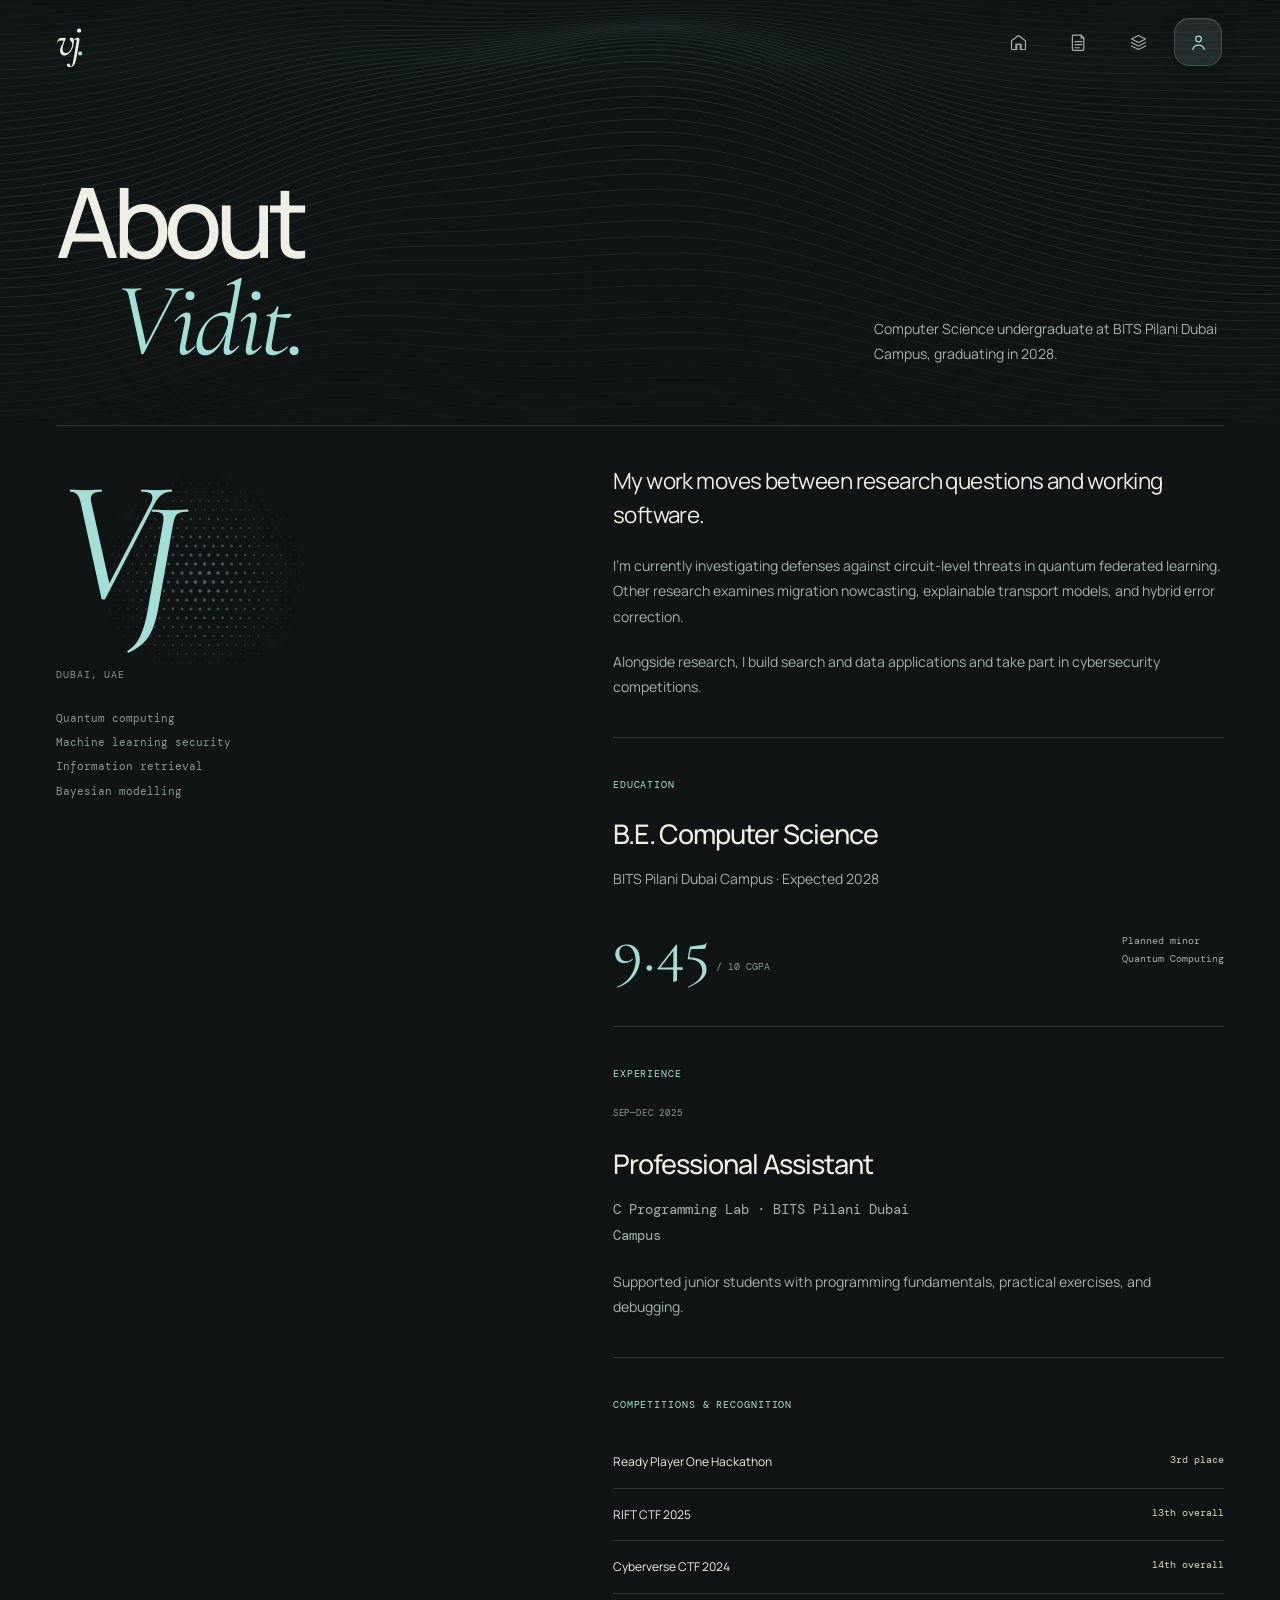
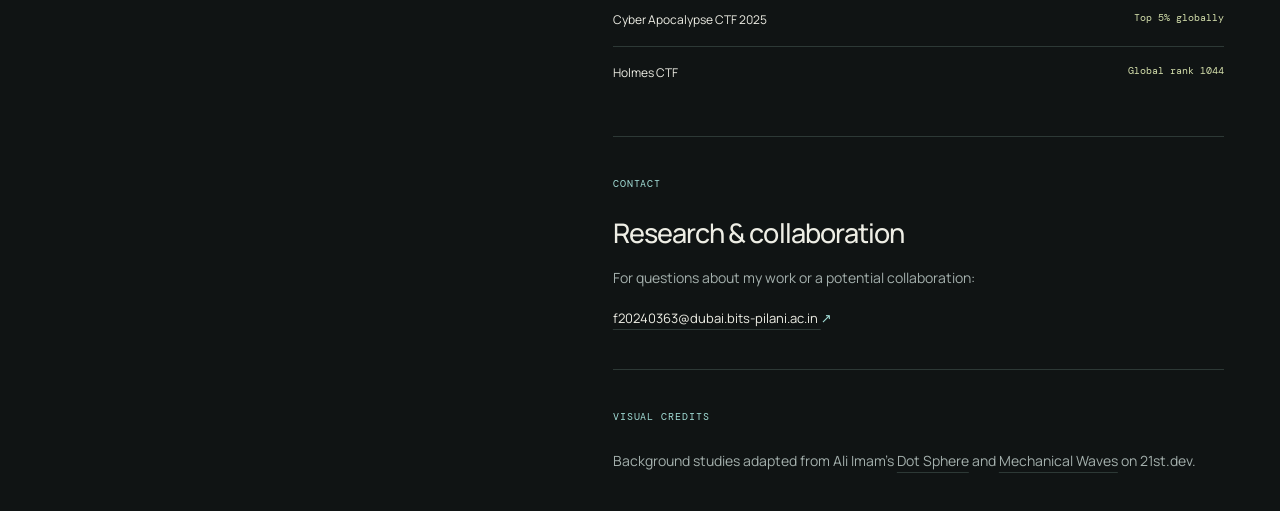
==== about/index.html @ b25c1d19 "Refine transparent top navigation and home artwork" ====
<!doctype html>
<html lang="en" class="motion-running">
<head>
<meta charset="utf-8"><meta name="viewport" content="width=device-width, initial-scale=1">
<meta name="theme-color" content="#101414"><meta name="description" content="Education, experience, research interests, and contact details for Vidit Jain.">
<title>Vidit Jain</title><link rel="canonical" href="https://viditjain.me/about/">
<link rel="preconnect" href="https://fonts.googleapis.com"><link rel="preconnect" href="https://fonts.gstatic.com" crossorigin>
<link href="https://fonts.googleapis.com/css2?family=Cormorant+Garamond:ital,wght@0,400;0,500;1,400;1,500&family=DM+Mono:wght@400;500&family=Manrope:wght@400;500;600;700;800&display=swap" rel="stylesheet">
<link rel="icon" type="image/svg+xml" href="/vj-mark.svg?v=studio-8"><link rel="stylesheet" href="/styles.css?v=studio-7"><script src="/script.js?v=studio-7" defer></script>
</head>
<body class="page-about">
<a class="skip-link" href="#main">Skip to content</a>
<header class="site-header"><div class="shell header-inner">
<a class="wordmark" href="/" aria-label="Vidit Jain home">vj<span class="wordmark-dot">.</span></a>
<nav class="dock" aria-label="Main navigation"><div class="dock-glass">
<a class="dock-item" href="/" aria-label="Home"><span class="dock-icon" aria-hidden="true"><svg viewBox="0 0 24 24"><path d="m4 10 8-6 8 6v9a1 1 0 0 1-1 1h-5v-6h-4v6H5a1 1 0 0 1-1-1v-9Z"/><path d="M9 20v-6h6v6"/></svg></span><span class="dock-label">Home</span></a>
<a class="dock-item" href="/research/" aria-label="Research"><span class="dock-icon" aria-hidden="true"><svg viewBox="0 0 24 24"><path d="M6 3.5h9l3 3V20a1 1 0 0 1-1 1H6a1 1 0 0 1-1-1V4.5a1 1 0 0 1 1-1Z"/><path d="M15 3.5V7h3M8 11h8M8 14.5h8M8 18h5"/></svg></span><span class="dock-label">Research</span></a>
<a class="dock-item" href="/projects/" aria-label="Projects"><span class="dock-icon" aria-hidden="true"><svg viewBox="0 0 24 24"><path d="m12 4 8 4-8 4-8-4 8-4Z"/><path d="m4 12 8 4 8-4M4 16l8 4 8-4"/></svg></span><span class="dock-label">Projects</span></a>
<a class="dock-item" href="/about/" aria-label="About" aria-current="page"><span class="dock-icon" aria-hidden="true"><svg viewBox="0 0 24 24"><circle cx="12" cy="8" r="3.25"/><path d="M5.5 20c.7-3.2 3-5 6.5-5s5.8 1.8 6.5 5"/></svg></span><span class="dock-label">About</span></a>
</div></nav>
</div></header>
<main id="main"><header class="shell page-intro"><canvas class="intro-art" data-art="dots" aria-hidden="true"></canvas><p class="kicker">ABOUT</p><h1>About<em>Vidit.</em></h1><p class="page-description">Computer Science undergraduate at BITS Pilani Dubai Campus, graduating in 2028.</p></header><div class="shell about-layout">
<aside class="about-margin"><div class="profile-signature"><canvas data-art="dots" aria-hidden="true"></canvas><span class="serif-monogram" aria-hidden="true">V<span>J</span></span></div><p class="kicker">DUBAI, UAE</p><p class="margin-note">Quantum computing<br>Machine learning security<br>Information retrieval<br>Bayesian modelling</p></aside>
<div class="about-content">
<section class="about-section reveal"><p class="entry-lead">My work moves between research questions and working software.</p><p>I’m currently investigating defenses against circuit-level threats in quantum federated learning. Other research examines migration nowcasting, explainable transport models, and hybrid error correction.</p><p>Alongside research, I build search and data applications and take part in cybersecurity competitions.</p></section>
<section class="about-section reveal"><p class="kicker">EDUCATION</p><h2>B.E. Computer Science</h2><p>BITS Pilani Dubai Campus · Expected 2028</p><p class="education-line"><strong>9.45<span> / 10 CGPA</span></strong><span>Planned minor<br>Quantum Computing</span></p></section>
<section class="about-section reveal"><p class="kicker">EXPERIENCE</p><div class="experience"><span class="entry-meta">SEP—DEC 2025</span><div><h2>Professional Assistant</h2><p class="byline">C Programming Lab · BITS Pilani Dubai Campus</p><p>Supported junior students with programming fundamentals, practical exercises, and debugging.</p></div></div></section>
<section class="about-section reveal"><p class="kicker">COMPETITIONS &amp; RECOGNITION</p><dl class="recognition-list"><div><dt>Ready Player One Hackathon</dt><dd>3rd place</dd></div><div><dt>RIFT CTF 2025</dt><dd>13th overall</dd></div><div><dt>Cyberverse CTF 2024</dt><dd>14th overall</dd></div><div><dt>Cyber Apocalypse CTF 2025</dt><dd>Top 5% globally</dd></div><div><dt>Holmes CTF</dt><dd>Global rank 1044</dd></div></dl></section>
<section class="about-section contact-section"><p class="kicker">CONTACT</p><h2>Research &amp; collaboration</h2><p>For questions about my work or a potential collaboration:</p><a class="text-link email-address" href="mailto:f20240363@dubai.bits-pilani.ac.in">f20240363@dubai.bits-pilani.ac.in <span aria-hidden="true">↗</span></a></section>
<section class="about-section colophon"><p class="kicker">VISUAL CREDITS</p><p>Background studies adapted from Ali Imam’s <a class="text-link" href="https://21st.dev/@designali-in/components/dot-sphere" target="_blank" rel="noreferrer">Dot Sphere</a> and <a class="text-link" href="https://21st.dev/@designali-in/components/mechanical-waves" target="_blank" rel="noreferrer">Mechanical Waves</a> on 21st.dev.</p></section>
</div></div></main>
</body>
</html>
---- styles.css ----
/* Shared studio system: open layouts, ink surfaces, mint signals. */
:root {
  color-scheme: dark;
  --bg: #101414;
  --text: #eeeee5;
  --muted: #a4b0ad;
  --quiet: #879793;
  --accent: #a3ded7;
  --blue: #a3ded7;
  --warm: #d3deab;
  --line: #2d3936;
  --sans: "Manrope", system-ui, sans-serif;
  --serif: "Cormorant Garamond", Georgia, serif;
  --mono: "DM Mono", ui-monospace, monospace;
  --ease: cubic-bezier(.22, 1, .36, 1);
}
* { box-sizing: border-box; }
html { scroll-behavior: smooth; scroll-padding-top: 170px; }
body { margin: 0; background: var(--bg); color: var(--text); font: 15px/1.8 var(--sans); -webkit-font-smoothing: antialiased; overflow-x: hidden; }
::selection { background: var(--accent); color: var(--bg); }
a { color: inherit; text-decoration: none; }
a, button { -webkit-tap-highlight-color: transparent; }
a:focus-visible, button:focus-visible { outline: 2px solid var(--accent); outline-offset: 6px; }
button { font: inherit; color: inherit; }
p, h1, h2, h3, figure, dl { margin: 0; }
p + p { margin-top: 20px; }
img, svg { display: block; max-width: 100%; }
em { font-family: var(--serif); font-weight: 400; }
.shell { width: min(1360px, calc(100% - 112px)); margin-inline: auto; }
.skip-link { position: fixed; z-index: 100; top: -100px; left: 20px; padding: 10px 18px; background: var(--accent); color: var(--bg); }
.skip-link:focus { top: 12px; }
.site-header { position: sticky; top: 0; z-index: 30; overflow: visible; background: transparent; border-bottom: 1px solid transparent; box-shadow: none; backdrop-filter: none; -webkit-backdrop-filter: none; transition: background .55s var(--ease), border-color .55s ease, box-shadow .55s ease; }
.site-header::after { content: ""; position: absolute; z-index: -1; inset: 0 -2% -24px; background: linear-gradient(180deg, transparent 0%, rgba(163,222,215,.025) 54%, transparent 100%); filter: blur(9px); opacity: .9; pointer-events: none; }
.header-inner { height: 84px; display: flex; align-items: center; gap: 40px; }
.wordmark { position: relative; z-index: 1; font: italic 500 44px/.9 var(--serif); letter-spacing: -.1em; text-shadow: 0 2px 18px rgba(163,222,215,.08); }
.wordmark-dot { color: var(--accent); }

/* A quiet liquid-glass dock keeps navigation close without competing with the artwork. */
.dock { position: static; z-index: 60; margin-left: auto; }
.dock-glass { position: relative; display: flex; align-items: center; gap: 12px; padding: 5px 2px 5px 10px; }
.dock-item { --dock-scale: 1; --dock-lift: 0px; position: relative; display: grid; place-items: center; width: 48px; height: 48px; border: 1px solid transparent; border-radius: 15px; color: var(--muted); transform: translateY(var(--dock-lift)) scale(var(--dock-scale)); transform-origin: center bottom; transition: transform .28s var(--ease), color .25s ease, background .25s ease, border-color .25s ease, box-shadow .25s ease; will-change: transform; }
.dock-item:hover, .dock-item:focus-visible, .dock-item[aria-current] { color: var(--text); background: rgba(214,246,239,.1); border-color: rgba(183,239,228,.18); box-shadow: inset 0 1px 0 rgba(255,255,255,.1), 0 4px 16px rgba(0,0,0,.16); }
.dock-item[aria-current] { color: var(--accent); }
.dock-icon { display: grid; place-items: center; width: 21px; height: 21px; }
.dock-icon svg { width: 21px; height: 21px; fill: none; stroke: currentColor; stroke-linecap: round; stroke-linejoin: round; stroke-width: 1.35; }
.dock-label { position: absolute; left: 50%; top: calc(100% + 10px); padding: 5px 9px; border: 1px solid rgba(219,248,241,.16); border-radius: 9px; color: var(--text); background: rgba(17,26,26,.76); box-shadow: 0 8px 22px rgba(0,0,0,.25), inset 0 1px 0 rgba(255,255,255,.1); backdrop-filter: blur(16px); -webkit-backdrop-filter: blur(16px); font: 9px/1 var(--mono); letter-spacing: .04em; opacity: 0; pointer-events: none; transform: translate(-50%, -5px); transition: opacity .2s ease, transform .25s var(--ease); white-space: nowrap; }
.dock-item:hover .dock-label, .dock-item:focus-visible .dock-label, .dock-item.dock-focus .dock-label { opacity: 1; transform: translate(-50%, 0); }
.kicker, .entry-meta, .figure-eyebrow { font: 10px/1.8 var(--mono); letter-spacing: .09em; text-transform: uppercase; color: var(--quiet); }
.footer { border-top: 1px solid var(--line); margin-top: 40px; padding-block: 26px 32px; display: flex; justify-content: space-between; gap: 24px; color: var(--quiet); font: 10px/1.8 var(--mono); }
.footer-links { display: flex; align-items: center; gap: 26px; flex-wrap: wrap; }
.footer-links a { display: inline-flex; gap: 10px; padding-block: 8px; }
.footer-links a span, .text-link span, .project-title > a span { color: var(--accent); display: inline-block; transition: transform .25s var(--ease); }
.footer-links a:hover, .text-link:hover { color: var(--text); }
.footer-links a:hover span, .text-link:hover span, .project-title > a:hover span { transform: translate(3px,-3px); }
.motion-state { color: var(--accent); margin-left: 5px; }
.text-link { text-decoration: underline; text-decoration-color: var(--line); text-underline-offset: 6px; transition: text-decoration-color .2s; }
.text-link:hover { text-decoration-color: var(--accent); }

/* A quiet, oversized signature with a responsive generative line study. */
.home-composition { position: relative; isolation: isolate; min-height: max(560px,calc(100svh - 184px)); display: flex; flex-direction: column; justify-content: center; padding-block: 65px 110px; }
.home-waves { position: absolute; left: 50%; top: -84px; bottom: auto; width: 100vw; height: calc(100% + 84px); transform: translateX(-50%); opacity: .48; z-index: -2; pointer-events: none; }
.ambient-dots { position: absolute; left: 50%; top: -84px; width: 100vw; height: calc(38% + 84px); transform: translateX(-50%); opacity: .42; z-index: -1; pointer-events: none; }
.home-topline { display: flex; align-items: center; gap: 12px; }
.home-topline::before { content: ""; width: 5px; height: 5px; border-radius: 50%; background: var(--accent); }
.name-title { display: flex; align-items: baseline; font: 500 clamp(100px,17.2vw,260px)/1.02 var(--sans); letter-spacing: -.09em; margin: 28px 0 30px; white-space: nowrap; }
.name-title em { color: var(--accent); font-size: 1.15em; letter-spacing: -.065em; margin-left: .12em; line-height: .9; }
.name-period { color: var(--warm); font-family: var(--serif); font-size: .6em; margin-left: .03em; }
.home-caption { display: flex; justify-content: space-between; align-items: end; gap: 24px; }
.home-caption > p:first-child { font-size: 20px; line-height: 1.45; letter-spacing: -.025em; }
.home-caption em { color: var(--accent); font-size: 1.2em; }
.home-caption .home-affiliation { margin: 0; color: var(--muted); font: 10px/2 var(--mono); text-align: right; }
.home-affiliation span { color: var(--quiet); font-size: 9px; }
.home-under-title { border-top: 1px solid var(--line); display: flex; justify-content: space-between; padding-top: 14px; gap: 20px; }
.home-under-title .kicker { font-size: 9px; }
.home-body { display: grid; grid-template-columns: 1fr 1fr; gap: 9%; padding: 48px 0 16px; align-items: center; }
.home-intro { grid-column: 1; grid-row: 1; }
.intro-line { font-size: clamp(22px,2.1vw,31px); line-height: 1.4; letter-spacing: -.03em; }
.intro-line em { font-size: 1.2em; color: var(--accent); }
.home-intro > p:not(.intro-line) { font-size: 14px; color: var(--muted); }
.home-current { border-top: 1px solid var(--line); margin-top: 25px; padding-top: 18px; }
.home-current .kicker { display: block; color: var(--warm); font-size: 9px; margin-bottom: 8px; }
.home-location { display: flex; flex-wrap: wrap; justify-content: space-between; gap: 8px; font: 9px/1.8 var(--mono) !important; padding-top: 6px; }
.home-art { grid-column: 2; grid-row: 1; position: relative; height: 330px; overflow: hidden; }
.home-art canvas { position: absolute; inset: 20px 0 0; width: 100%; height: 280px; mask-image: linear-gradient(90deg,transparent,#000 10%,#000 85%,transparent); }
.art-label { position: relative; z-index: 1; display: flex; gap: 16px; color: var(--muted); font: 10px/1.8 var(--mono); }
.small-cross { color: var(--warm); font: 26px/1 var(--serif); }
.art-footnote { position: absolute; bottom: 0; left: 0; font: 8px var(--mono); letter-spacing: .08em; color: var(--quiet); }
.page-home .footer { margin-top: 0; }

/* Chapter titles share the artwork vocabulary with the home and profile. */
.page-intro { position: relative; isolation: isolate; padding-block: 64px 54px; min-height: 340px; overflow: visible; display: grid; grid-template-columns: 1fr 350px; align-items: end; gap: 0 8%; }
.page-intro > .kicker { grid-column: 1/-1; color: var(--accent); margin-bottom: 24px; }
.page-intro > .kicker { display: none; }
.page-intro h1 { font: 500 clamp(62px,7.6vw,112px)/.95 var(--sans); letter-spacing: -.065em; }
.title-dot { color: var(--accent); font-family: var(--serif); }
.page-intro h1 em { display: block; font-size: 1.08em; color: var(--accent); padding-left: .55em; margin-top: 4px; letter-spacing: -.035em; }
.page-description { color: var(--muted); font-size: 14px; max-width: 360px; padding-bottom: 5px; }
.intro-art { position: absolute; z-index: -1; top: -84px; bottom: auto; left: 50%; width: 100vw; height: calc(100% + 84px); transform: translateX(-50%); opacity: .34; pointer-events: none; }

/* The index stays above the work. Each heading stays beside its story. */
.reading-layout { position: relative; }
.contents { position: sticky; top: 83px; z-index: 20; background: #101414f2; backdrop-filter: blur(18px); border-block: 1px solid var(--line); }
.contents nav { display: flex; align-items: center; gap: 30px; min-height: 62px; position: relative; }
.contents .kicker { margin-right: auto; font-size: 9px; }
.contents a { position: relative; padding-block: 20px; font-size: 11px; white-space: nowrap; color: var(--muted); transition: color .2s; }
.contents a::after { position: absolute; content: ""; left: 0; bottom: 0; height: 2px; width: 100%; background: var(--accent); transform: scaleX(0); transform-origin: left; transition: transform .35s var(--ease); }
.contents a:hover, .contents a[aria-current] { color: var(--accent); }
.contents a[aria-current]::after { transform: scaleX(1); }
.reading-track { position: absolute; top: -1px; left: 0; width: 100%; height: 1px; pointer-events: none; }
.reading-track span { display: block; height: 100%; background: var(--accent); transform: scaleX(var(--read-progress,0)); transform-origin: left; }
.entry { position: relative; display: grid; grid-template-columns: .85fr 1.15fr; gap: 9%; min-height: calc(100svh - 146px); padding-block: 64px; scroll-margin-top: 0; }
.entry + .entry { border-top: 1px solid var(--line); }
.entry::before { content: ""; position: absolute; top: -1px; left: 0; width: 48px; height: 2px; background: var(--accent); transform: scaleX(var(--chapter-progress,0)); transform-origin: left; transition: transform .4s var(--ease); }
.case-heading, .case-content { min-width: 0; }
.case-heading-inner { position: sticky; top: 187px; padding-bottom: 25px; }
.entry-meta { color: var(--accent); margin-bottom: 24px; font-size: 9px; }
.entry h2 { font: 500 clamp(28px,3.05vw,44px)/1.15 var(--sans); letter-spacing: -.045em; text-wrap: balance; margin-bottom: 24px; }
.entry h2 em { color: var(--accent); font-size: 1.12em; letter-spacing: -.015em; }
.byline { color: var(--quiet); font: 10px/1.9 var(--mono); max-width: 300px; }
.terms { display: flex; flex-wrap: wrap; gap: 8px 16px; font: 9px/1.8 var(--mono); color: var(--muted); margin-top: 30px; max-width: 330px; }
.terms span { border-bottom: 1px solid var(--line); padding-bottom: 4px; }
.entry-lead { font-size: clamp(20px,1.75vw,26px); line-height: 1.5; letter-spacing: -.025em; margin-bottom: 22px; }
.case-content > p:not([class]) { color: var(--muted); font-size: 14px; }
.case-note { margin-top: 36px; padding-top: 25px; border-top: 1px solid var(--line); display: grid; grid-template-columns: 125px 1fr; gap: 24px; }
.case-note h3 { color: var(--warm); font: 10px/1.8 var(--mono); }
.case-note p { color: var(--muted); font-size: 12px; line-height: 1.9; }
.case-note p + p { margin-top: 14px; }
.project-title h2 { font-size: clamp(36px,4.4vw,64px); margin-bottom: 15px; }
.project-title h2 em { display: block; font-size: .66em; margin-top: 8px; }
.project-title > a { display: inline-flex; align-items: center; gap: 28px; margin-block: 8px 3px; border-bottom: 1px solid var(--line); padding-block: 8px; font: 10px var(--mono); transition: border-color .2s; }
.project-title > a:hover { border-color: var(--accent); }
.metrics { display: flex; flex-wrap: wrap; gap: 25px 38px; margin-block: 36px; padding-block: 26px; border-block: 1px solid var(--line); }
.metrics > div { display: flex; flex-direction: column-reverse; gap: 9px; }
.metrics dt { color: var(--quiet); font: 9px/1.7 var(--mono); }
.metrics dd { margin: 0; font: 500 clamp(27px,3vw,42px)/1.1 var(--sans); color: var(--accent); letter-spacing: -.055em; }
figure { margin-block: 32px; }
figcaption { font: 9px/1.8 var(--mono); color: var(--quiet); margin-top: 16px; }
.signal-figure, .fusion-figure, .cluster-figure { padding-top: 10px; }
.signal-figure svg, .cluster-figure svg, .fusion-figure svg, .huddle-figure svg { width: 100%; height: auto; overflow: visible; }
.diagram-lines { fill: none; stroke: var(--accent); stroke-width: 1; opacity: .45; }
.gate rect { fill: var(--bg); stroke: var(--accent); stroke-width: 1; }
.diagram-text { fill: var(--text); text-anchor: middle; font: 14px var(--mono); }
.diagram-label { fill: var(--muted); font: 12px var(--mono); }
.signal-dot, .cluster-dots { fill: var(--accent); color: var(--accent); }
.cluster-dots .anomaly { fill: var(--warm); }
.fusion-figure { color: var(--muted); font-family: var(--mono); }
.fusion-figure path[stroke="#d7ee91"] { stroke: var(--warm); }
.fusion-figure path[stroke="#8ac7c5"] { stroke: var(--accent); }
.process { position: relative; display: flex; padding: 0; margin: 0; list-style: none; }
.process::before { content: ""; position: absolute; top: 8px; left: 0; right: 0; height: 1px; background: linear-gradient(90deg,var(--accent),var(--warm)); opacity: .4; }
.process li { flex: 1; padding-right: 16px; position: relative; }
.process li > span { font: 9px/16px var(--mono); background: var(--bg); color: var(--accent); padding-right: 12px; position: relative; }
.process b { display: block; font: 11px/1.6 var(--sans); margin-top: 15px; }
.interval-figure { padding-top: 12px; }
.interval-labels { display: grid; grid-template-columns: 40.4% 1fr auto; font: 11px var(--mono); color: var(--muted); }
.interval-labels strong { width: max-content; transform: translateX(-50%); font-weight: 400; color: var(--accent); }
.interval-rule { position: relative; height: 32px; margin-top: 17px; border-inline: 1px solid var(--quiet); background: linear-gradient(90deg,transparent,#a3ded726 40.4%,transparent); }
.interval-rule::before { content: ""; position: absolute; inset: 50% 0 auto; height: 1px; background: var(--quiet); }
.interval-rule i { position: absolute; width: 2px; background: var(--accent); height: 40px; top: -4px; left: 40.4%; }
.figure-eyebrow { font-size: 8px; margin-bottom: 20px; }
.bar-row { display: grid; grid-template-columns: 80px 1fr 45px; align-items: center; gap: 14px; font: 10px var(--mono); margin-top: 15px; }
.bar-row i { height: 5px; background: linear-gradient(90deg,#a3ded744,var(--accent)); transform: scaleX(var(--bar)); transform-origin: left; }
.bar-row strong { color: var(--accent); font-weight: 400; }
.learning-sequence { display: flex; gap: 24px; margin-block: 40px; }
.learning-sequence > span { flex: 1; font: 30px var(--serif); border-top: 1px solid var(--line); }
.learning-sequence i { display: block; font: 9px var(--mono); color: var(--accent); padding-block: 12px 18px; }

/* Profile keeps the same two-column rhythm and an individual signature. */
.about-layout { display: grid; grid-template-columns: .85fr 1.15fr; gap: 9%; border-top: 1px solid var(--line); }
.about-margin { align-self: start; position: sticky; top: 115px; padding-block: 30px; }
.profile-signature { position: relative; width: 280px; max-width: 100%; height: 210px; isolation: isolate; }
.profile-signature canvas { position: absolute; width: 100%; height: 100%; inset: 0; z-index: -1; opacity: .65; }
.serif-monogram { font: italic 175px/1 var(--serif); color: var(--accent); letter-spacing: -.16em; }
.serif-monogram > span { display: inline-block; transform: translateY(20px); }
.margin-note { font: 11px/2.2 var(--mono); color: var(--quiet); margin-top: 22px; }
.about-section { padding-block: 38px; }
.about-section + .about-section { border-top: 1px solid var(--line); }
.about-section > .kicker { color: var(--accent); margin-bottom: 22px; }
.about-section h2 { font: 500 27px/1.3 var(--sans); letter-spacing: -.035em; margin-bottom: 15px; }
.about-section > p:not([class]), .experience p { color: var(--muted); font-size: 14px; }
.education-line { display: flex; justify-content: space-between; align-items: center; gap: 25px; }
.education-line strong { font: 400 64px var(--serif); color: var(--accent); }
.education-line strong span { font: 10px var(--mono); color: var(--quiet); }
.education-line > span { color: var(--muted); font: 10px/1.8 var(--mono); }
.experience .entry-meta { display: block; color: var(--quiet); }
.experience .byline { margin-bottom: 14px; }
.recognition-list > div { display: flex; justify-content: space-between; gap: 24px; padding-block: 15px; border-bottom: 1px solid var(--line); font-size: 12px; }
.recognition-list > div:last-child { border: 0; }
.recognition-list dd { margin: 0; color: var(--warm); text-align: right; font: 10px/1.8 var(--mono); }
.email-address { display: inline-block; margin-top: 16px; font-size: 13px; overflow-wrap: anywhere; }

/* Native page transitions progressively enhance ordinary, bookmarkable links. */
@view-transition { navigation: auto; }
::view-transition-old(root) { animation: page-out .18s ease both; }
::view-transition-new(root) { animation: page-in .45s var(--ease) both; }
@keyframes page-in { from { opacity: 0; transform: translateY(9px); } to { opacity: 1; transform: none; } }
@keyframes page-out { to { opacity: 0; transform: translateY(-5px); } }
.motion-running .home-composition .name-title { animation: page-in .6s var(--ease) both; }
.motion-running .page-intro h1 { animation: page-in .45s var(--ease) both; }
@media (min-width: 1500px) { .home-body { padding-top: 65px; } .home-art { height: 380px; } .home-art canvas { height: 340px; } }
@media (max-width: 1100px) {
  .shell { width: calc(100% - 72px); }
  .entry, .about-layout { gap: 6%; grid-template-columns: .9fr 1.1fr; }
  .contents nav { gap: 22px; }
  .page-intro { grid-template-columns: 1fr 290px; gap: 0 4%; }
  .case-note { grid-template-columns: 1fr; gap: 14px; }
  .metrics { gap: 24px; }
  .entry h2 { font-size: 32px; }
  .project-title h2 { font-size: 46px; }
}
@media (max-width: 760px) {
  html { scroll-padding-top: 150px; }
  .shell { width: calc(100% - 40px); }
  .header-inner { height: 74px; gap: 20px; }
  .wordmark { font-size: 36px; }
  .dock-glass { gap: 9px; padding: 5px 0 5px 6px; }
  .dock-item { width: 44px; height: 44px; border-radius: 14px; }
  .home-composition { min-height: max(520px,calc(100svh - 190px)); padding-block: 50px 115px; }
  .home-caption { align-items: start; flex-direction: column; gap: 25px; }
  .home-caption > p:first-child { font-size: 19px; }
  .home-caption .home-affiliation { text-align: left; font-size: 9px; }
  .home-caption .home-affiliation span { font-size: 8px; }
  .home-topline .kicker { font-size: 8px; }
  .name-title { font-size: 18.8vw; margin-block: 30px; }
  .ambient-dots { width: 100vw; height: calc(36% + 74px); top: -74px; }
  .home-waves { height: calc(100% + 74px); top: -74px; opacity: .7; }
  .home-under-title .kicker { font-size: 7px; }
  .home-body { display: flex; flex-direction: column; gap: 28px; padding-top: 28px; }
  .home-intro { width: 100%; }
  .intro-line { font-size: 26px; }
  .home-art { width: 100%; height: 260px; }
  .home-art canvas { height: 220px; }
  .page-intro { display: block; padding-block: 40px 34px; min-height: 0; }
  .page-intro > .kicker { font-size: 9px; margin-bottom: 20px; }
  .page-intro h1 { font-size: clamp(57px,12vw,82px); }
  .page-description { max-width: 480px; margin-top: 26px; font-size: 13px; }
  .intro-art { width: 100vw; height: calc(100% + 74px); top: -74px; opacity: .28; }
  .contents { top: 73px; margin-inline: -20px; padding-inline: 20px; }
  .contents nav { overflow-x: auto; gap: 23px; scrollbar-width: none; min-height: 54px; }
  .contents nav::-webkit-scrollbar { display: none; }
  .contents .kicker { display: none; }
  .contents a { padding-block: 18px; font-size: 10px; }
  .entry { display: block; min-height: 0; padding-block: 40px; }
  .case-heading-inner { position: static; padding-bottom: 28px; }
  .entry-meta { margin-bottom: 16px; font-size: 8px; }
  .entry h2 { font-size: 34px; max-width: 540px; margin-bottom: 16px; }
  .project-title { position: relative; padding-right: 64px; }
  .project-title h2 { font-size: 43px; }
  .project-title > a { position: absolute; right: 0; top: 4px; gap: 10px; font-size: 9px; }
  .terms { margin-top: 19px; max-width: 100%; gap: 7px 15px; font-size: 8px; }
  .entry-lead { font-size: 20px; }
  .case-content > p:not([class]) { font-size: 13px; }
  .case-note { margin-top: 28px; padding-top: 20px; gap: 12px; }
  .case-note h3 { font-size: 10px; }
  .case-note p { font-size: 12px; }
  .metrics { gap: 20px; margin-block: 28px; }
  .metrics dd { font-size: 31px; }
  .metrics dt { font-size: 8px; }
  .process b { font-size: 10px; }
  .learning-sequence { gap: 12px; }
  .learning-sequence > span { min-width: 0; font-size: clamp(20px,5.5vw,30px); }
  figcaption { font-size: 8px; }
  .about-layout { display: block; }
  .about-margin { position: static; display: grid; grid-template-columns: 150px 1fr; align-items: center; gap: 20px; padding-block: 25px; border-bottom: 1px solid var(--line); }
  .profile-signature { width: 150px; height: 140px; }
  .serif-monogram { font-size: 115px; }
  .about-margin > .kicker { display: none; }
  .margin-note { margin: 0; font-size: 9px; }
  .about-section { padding-block: 30px; }
  .education-line { flex-wrap: wrap; }
  .recognition-list > div { gap: 18px; font-size: 11px; }
  .recognition-list dd { font-size: 9px; }
  .footer { flex-wrap: wrap; font-size: 9px; gap: 15px; margin-top: 25px; }
  .footer-links { gap: 22px; }
  .footer-links a { gap: 5px; }
}
@media (max-width: 380px) {
  .shell { width: calc(100% - 32px); }
  .contents { margin-inline: -16px; padding-inline: 16px; }
  .home-under-title { gap: 8px; }
  .home-under-title .kicker { font-size: 6px; }
  .footer-links { gap: 16px; }
  .entry h2 { font-size: 30px; }
  .project-title h2 { font-size: 36px; }
}
@media (min-width: 761px) and (max-height: 700px) {
  .case-heading-inner, .about-margin { position: static; }
}
@media (prefers-reduced-motion: reduce) {
  html:not(.motion-running) { scroll-behavior: auto; }
  html:not(.motion-running) *, html:not(.motion-running) *::before, html:not(.motion-running) *::after { animation: none !important; transition: none !important; }
  html:not(.motion-running)::view-transition-group(*), html:not(.motion-running)::view-transition-old(*), html:not(.motion-running)::view-transition-new(*) { animation: none !important; }
}
html.motion-paused { scroll-behavior: auto; }
.motion-paused *, .motion-paused *::before, .motion-paused *::after { animation: none !important; transition: none !important; }
.motion-paused::view-transition-group(*), .motion-paused::view-transition-old(*), .motion-paused::view-transition-new(*) { animation: none !important; }
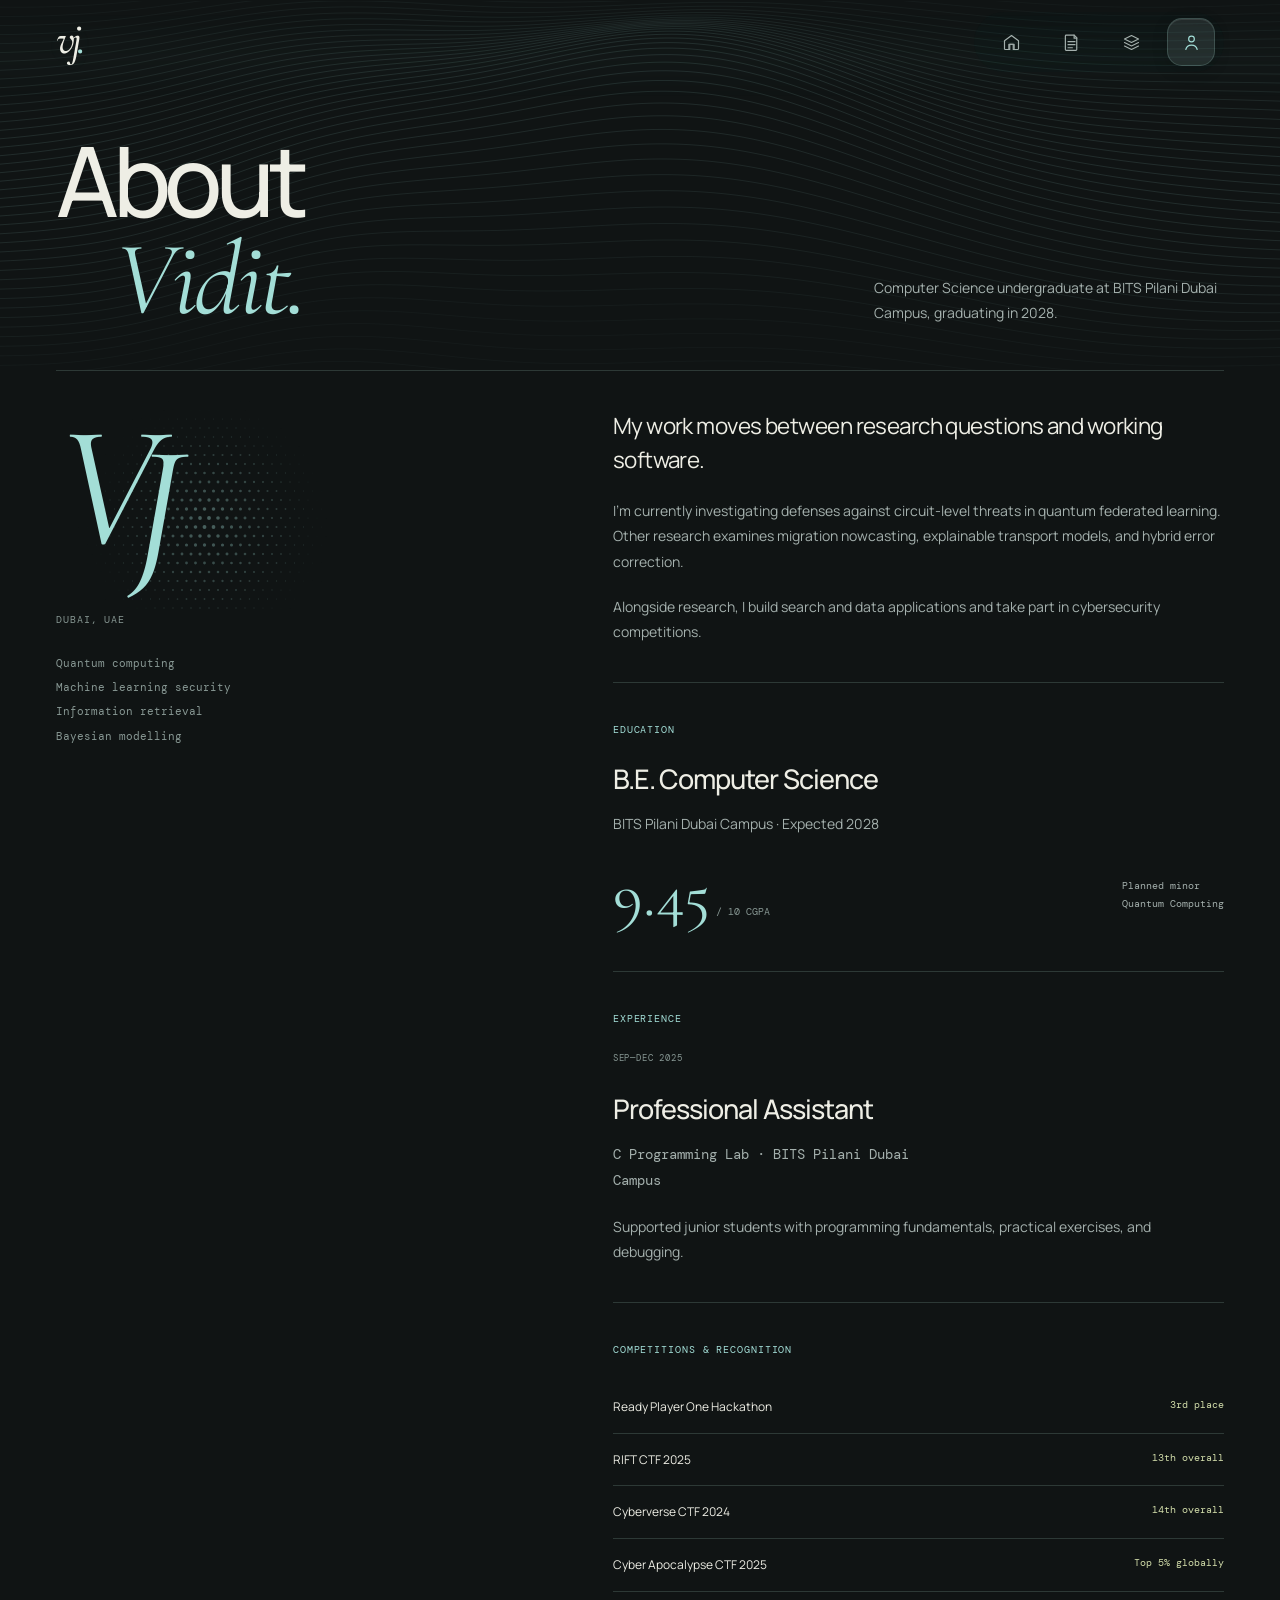
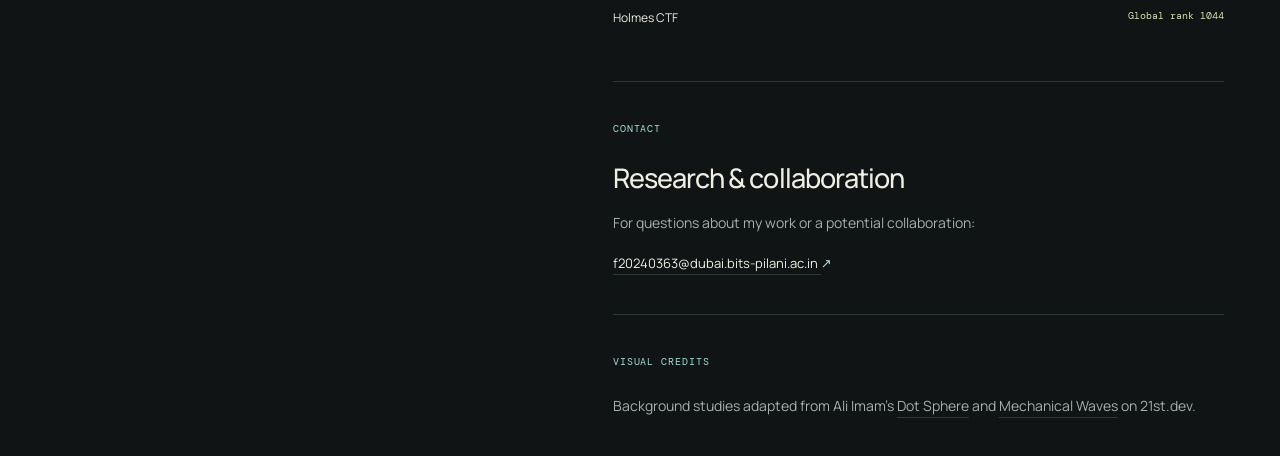
==== commit d7c5d145: "Polish portfolio navigation and featured projects" ====
--- a/about/index.html
+++ b/about/index.html
@@ -6,7 +6,7 @@
 <title>Vidit Jain</title><link rel="canonical" href="https://viditjain.me/about/">
 <link rel="preconnect" href="https://fonts.googleapis.com"><link rel="preconnect" href="https://fonts.gstatic.com" crossorigin>
 <link href="https://fonts.googleapis.com/css2?family=Cormorant+Garamond:ital,wght@0,400;0,500;1,400;1,500&family=DM+Mono:wght@400;500&family=Manrope:wght@400;500;600;700;800&display=swap" rel="stylesheet">
-<link rel="icon" type="image/svg+xml" href="/vj-mark.svg?v=studio-8"><link rel="stylesheet" href="/styles.css?v=studio-7"><script src="/script.js?v=studio-7" defer></script>
+<link rel="icon" type="image/svg+xml" href="/vj-mark.svg?v=studio-8"><link rel="stylesheet" href="/styles.css?v=studio-13"><script src="/script.js?v=studio-13" defer></script>
 </head>
 <body class="page-about">
 <a class="skip-link" href="#main">Skip to content</a>
--- a/styles.css
+++ b/styles.css
@@ -32,12 +32,12 @@
 .site-header { position: sticky; top: 0; z-index: 30; overflow: visible; background: transparent; border-bottom: 1px solid transparent; box-shadow: none; backdrop-filter: none; -webkit-backdrop-filter: none; transition: background .55s var(--ease), border-color .55s ease, box-shadow .55s ease; }
 .site-header::after { content: ""; position: absolute; z-index: -1; inset: 0 -2% -24px; background: linear-gradient(180deg, transparent 0%, rgba(163,222,215,.025) 54%, transparent 100%); filter: blur(9px); opacity: .9; pointer-events: none; }
 .header-inner { height: 84px; display: flex; align-items: center; gap: 40px; }
-.wordmark { position: relative; z-index: 1; font: italic 500 44px/.9 var(--serif); letter-spacing: -.1em; text-shadow: 0 2px 18px rgba(163,222,215,.08); }
+.wordmark { position: fixed; z-index: 61; top: 20px; left: max(20px, calc((100vw - min(1360px, calc(100vw - 112px))) / 2)); font: italic 500 44px/.9 var(--serif); letter-spacing: -.1em; text-shadow: 0 2px 18px rgba(163,222,215,.08); }
 .wordmark-dot { color: var(--accent); }
 
 /* A quiet liquid-glass dock keeps navigation close without competing with the artwork. */
 .dock { position: static; z-index: 60; margin-left: auto; }
-.dock-glass { position: relative; display: flex; align-items: center; gap: 12px; padding: 5px 2px 5px 10px; }
+.dock-glass { --dock-progress: 0; --dock-fill-alpha: 0; --dock-edge-alpha: 0; --dock-shadow-alpha: 0; --dock-highlight-alpha: 0; --dock-blur: 0px; position: relative; display: flex; align-items: center; gap: 12px; padding: 5px 8px 5px 12px; border: 1px solid rgba(183,239,228,var(--dock-edge-alpha)); border-radius: 999px; background: rgba(24,36,35,var(--dock-fill-alpha)); box-shadow: 0 12px 30px rgba(0,0,0,var(--dock-shadow-alpha)), inset 0 1px 0 rgba(255,255,255,var(--dock-highlight-alpha)); backdrop-filter: blur(var(--dock-blur)) saturate(150%); -webkit-backdrop-filter: blur(var(--dock-blur)) saturate(150%); transition: border-color .32s ease, background .32s ease, box-shadow .32s ease, backdrop-filter .32s ease; }
 .dock-item { --dock-scale: 1; --dock-lift: 0px; position: relative; display: grid; place-items: center; width: 48px; height: 48px; border: 1px solid transparent; border-radius: 15px; color: var(--muted); transform: translateY(var(--dock-lift)) scale(var(--dock-scale)); transform-origin: center bottom; transition: transform .28s var(--ease), color .25s ease, background .25s ease, border-color .25s ease, box-shadow .25s ease; will-change: transform; }
 .dock-item:hover, .dock-item:focus-visible, .dock-item[aria-current] { color: var(--text); background: rgba(214,246,239,.1); border-color: rgba(183,239,228,.18); box-shadow: inset 0 1px 0 rgba(255,255,255,.1), 0 4px 16px rgba(0,0,0,.16); }
 .dock-item[aria-current] { color: var(--accent); }
@@ -64,7 +64,7 @@
 .home-topline::before { content: ""; width: 5px; height: 5px; border-radius: 50%; background: var(--accent); }
 .name-title { display: flex; align-items: baseline; font: 500 clamp(100px,17.2vw,260px)/1.02 var(--sans); letter-spacing: -.09em; margin: 28px 0 30px; white-space: nowrap; }
 .name-title em { color: var(--accent); font-size: 1.15em; letter-spacing: -.065em; margin-left: .12em; line-height: .9; }
-.name-period { color: var(--warm); font-family: var(--serif); font-size: .6em; margin-left: .03em; }
+.name-period { color: var(--accent); font-family: var(--serif); font-size: .6em; margin-left: .03em; }
 .home-caption { display: flex; justify-content: space-between; align-items: end; gap: 24px; }
 .home-caption > p:first-child { font-size: 20px; line-height: 1.45; letter-spacing: -.025em; }
 .home-caption em { color: var(--accent); font-size: 1.2em; }
@@ -88,14 +88,18 @@
 .page-home .footer { margin-top: 0; }
 
 /* Chapter titles share the artwork vocabulary with the home and profile. */
-.page-intro { position: relative; isolation: isolate; padding-block: 64px 54px; min-height: 340px; overflow: visible; display: grid; grid-template-columns: 1fr 350px; align-items: end; gap: 0 8%; }
+.page-intro { position: relative; isolation: isolate; padding-block: 32px 40px; min-height: 285px; overflow: visible; display: grid; grid-template-columns: 1fr 350px; align-items: end; gap: 0 8%; }
 .page-intro > .kicker { grid-column: 1/-1; color: var(--accent); margin-bottom: 24px; }
 .page-intro > .kicker { display: none; }
 .page-intro h1 { font: 500 clamp(62px,7.6vw,112px)/.95 var(--sans); letter-spacing: -.065em; }
 .title-dot { color: var(--accent); font-family: var(--serif); }
 .page-intro h1 em { display: block; font-size: 1.08em; color: var(--accent); padding-left: .55em; margin-top: 4px; letter-spacing: -.035em; }
+.page-projects .page-intro h1 { max-width: 8ch; }
 .page-description { color: var(--muted); font-size: 14px; max-width: 360px; padding-bottom: 5px; }
 .intro-art { position: absolute; z-index: -1; top: -84px; bottom: auto; left: 50%; width: 100vw; height: calc(100% + 84px); transform: translateX(-50%); opacity: .34; pointer-events: none; }
+.page-research .page-intro, .page-projects .page-intro { isolation: auto; }
+.page-research .intro-art, .page-projects .intro-art { position: fixed; z-index: 0; inset: 0; width: 100vw; height: 100svh; transform: none; opacity: .26; }
+.page-research .page-intro > :not(.intro-art), .page-projects .page-intro > :not(.intro-art), .page-research .reading-layout, .page-projects .reading-layout { position: relative; z-index: 1; }
 
 /* The index stays above the work. Each heading stays beside its story. */
 .reading-layout { position: relative; }
@@ -189,6 +193,49 @@
 .recognition-list dd { margin: 0; color: var(--warm); text-align: right; font: 10px/1.8 var(--mono); }
 .email-address { display: inline-block; margin-top: 16px; font-size: 13px; overflow-wrap: anywhere; }
 
+/* Research and project work: a horizontal glass card browser with a second face for detail. */
+.work-carousel-layout { display: flex; flex-direction: column; }
+.work-carousel-layout > .entries { order: 1; }
+.work-carousel-layout > .contents { order: 2; position: relative; top: auto; align-self: center; margin-top: 28px; padding: 7px 10px; border: 1px solid rgba(219,248,241,.18); border-radius: 999px; background: rgba(30,46,45,.48); box-shadow: 0 12px 28px rgba(0,0,0,.18), inset 0 1px 0 rgba(255,255,255,.11); backdrop-filter: blur(18px) saturate(150%); -webkit-backdrop-filter: blur(18px) saturate(150%); }
+.work-carousel-layout .contents nav { display: flex; flex-wrap: nowrap; align-items: center; gap: 9px; min-height: 10px; padding: 0; }
+.work-carousel-layout .contents .kicker, .work-carousel-layout .reading-track { display: none; }
+.work-carousel-layout .contents a { display: block; flex: 0 0 8px; width: 8px; height: 8px; padding: 0; border: 0; border-radius: 50%; background: rgba(238,238,229,.32); font-size: 0; line-height: 0; transition: flex-basis .4s var(--ease), width .4s var(--ease), background .3s ease, box-shadow .3s ease, transform .3s var(--ease); }
+.work-carousel-layout .contents a::after { display: none; }
+.work-carousel-layout .contents a:hover, .work-carousel-layout .contents a[aria-current] { color: transparent; background: var(--accent); box-shadow: 0 0 0 4px rgba(163,222,215,.12), 0 0 12px rgba(163,222,215,.62); transform: scale(1.12); }
+.work-carousel-layout .contents a[aria-current] { flex-basis: 20px; width: 20px; border-radius: 999px; transform: none; }
+.work-carousel { position: relative; min-height: clamp(480px, 65vh, 640px); margin-top: 18px; perspective: 1500px; }
+.work-card { position: absolute; inset: 0; display: block; height: clamp(480px, 65vh, 640px); min-height: 0; padding: 0; border: 0; opacity: 0; transform: translate3d(calc(var(--card-x,0px) + var(--drag-x,0px)),var(--card-y,0px),0) scale(var(--card-scale,1)); transform-origin: center top; transition: transform .78s var(--ease), opacity .5s ease; will-change: transform, opacity; }
+.work-card::before { display: none; }
+.work-card-inner { position: relative; width: 100%; height: 100%; transform-style: preserve-3d; transition: transform .82s cubic-bezier(.22,1,.36,1); }
+.work-card.is-flipped .work-card-inner { transform: rotateY(180deg); }
+.work-face { position: absolute; inset: 0; overflow: hidden; border: 1px solid rgba(219,248,241,.19); border-radius: 28px; background: linear-gradient(135deg, rgba(38,57,56,.68), rgba(13,20,20,.72) 58%, rgba(28,44,43,.64)); box-shadow: 0 24px 60px rgba(0,0,0,.22), inset 0 1px 0 rgba(255,255,255,.13), inset 0 -1px 0 rgba(163,222,215,.08); backdrop-filter: blur(22px) saturate(150%); -webkit-backdrop-filter: blur(22px) saturate(150%); backface-visibility: hidden; -webkit-backface-visibility: hidden; }
+.work-face::before { content: ""; position: absolute; inset: 1px; border-radius: 27px; background: radial-gradient(circle at 10% 0%, rgba(163,222,215,.1), transparent 32%), linear-gradient(110deg, transparent 35%, rgba(255,255,255,.035), transparent 65%); pointer-events: none; }
+.work-face-front { display: grid; grid-template-columns: minmax(0,.78fr) minmax(0,1.22fr); align-items: center; gap: clamp(32px,7vw,110px); padding: clamp(30px,5vw,72px); }
+.work-face-front::after { content: ""; position: absolute; top: 19%; right: -1px; width: 2px; height: 62%; border-radius: 2px; background: linear-gradient(180deg, transparent, var(--accent) 28%, var(--warm) 52%, var(--accent) 76%, transparent); box-shadow: 0 0 8px rgba(163,222,215,.8), 0 0 24px rgba(163,222,215,.35); animation: edge-sweep 2.8s ease-in-out infinite; pointer-events: none; }
+.work-face-front .case-heading, .work-face-front .case-content { position: relative; z-index: 1; min-width: 0; }
+.work-card .work-face > * { transition: opacity .45s ease; }
+.work-card[aria-current="false"] .work-face > * { opacity: 0; }
+.work-face-front .case-heading-inner { position: static; padding: 0; }
+.work-face-front .entry-meta { margin-bottom: 20px; }
+.work-face-front .entry h2 { font-size: clamp(30px,3.5vw,58px); line-height: 1.06; margin-bottom: 18px; }
+.work-face-front .project-title h2 { font-size: clamp(36px,4.3vw,68px); }
+.work-face-front .project-title h2 em { margin-top: 8px; }
+.work-face-front .terms { margin-top: 26px; }
+.work-face-front figure, .work-face-front .metrics, .work-face-front .learning-sequence { position: relative; z-index: 1; width: 100%; max-height: 70%; margin: 0; overflow: hidden; }
+.work-face-front figure svg { max-height: 250px; }
+.work-face-front .metrics { align-self: center; }
+.work-face-front .learning-sequence { align-self: center; }
+.card-flip-cue { position: absolute; z-index: 2; right: clamp(28px,5vw,72px); bottom: clamp(22px,4vw,48px); color: var(--quiet); font: 9px var(--mono); letter-spacing: .08em; text-transform: uppercase; }
+.card-flip-cue::before { content: "↻"; display: inline-block; margin-right: 8px; color: var(--accent); font-size: 15px; vertical-align: -1px; }
+.work-face-back { transform: rotateY(180deg); overflow: hidden; padding: clamp(28px,5vw,70px); }
+.work-face-back .case-content { position: relative; z-index: 1; display: flex; flex-direction: column; justify-content: center; width: min(820px,100%); height: 100%; min-height: 0; margin: 0 auto; padding-right: clamp(0px,3vw,40px); }
+.work-face-back .entry-lead { max-width: 700px; font-size: clamp(22px,2.1vw,31px); }
+.work-face-back .case-content > p:not([class]) { max-width: 760px; }
+.work-face-back .case-content > figure, .work-face-back .case-content > .metrics, .work-face-back .case-content > .learning-sequence { display: none; }
+.work-face-back .case-note { margin-top: 20px; padding-top: 16px; grid-template-columns: 115px 1fr; gap: 18px; }
+.work-face-back .case-note p { font-size: 12px; line-height: 1.65; }
+@keyframes edge-sweep { 0%,100% { opacity: .45; transform: scaleY(.72); } 50% { opacity: 1; transform: scaleY(1); } }
+
 /* Native page transitions progressively enhance ordinary, bookmarkable links. */
 @view-transition { navigation: auto; }
 ::view-transition-old(root) { animation: page-out .18s ease both; }
@@ -207,12 +254,13 @@
   .metrics { gap: 24px; }
   .entry h2 { font-size: 32px; }
   .project-title h2 { font-size: 46px; }
+  .wordmark { left: 36px; }
 }
 @media (max-width: 760px) {
   html { scroll-padding-top: 150px; }
   .shell { width: calc(100% - 40px); }
   .header-inner { height: 74px; gap: 20px; }
-  .wordmark { font-size: 36px; }
+  .wordmark { top: 15px; left: 20px; font-size: 36px; }
   .dock-glass { gap: 9px; padding: 5px 0 5px 6px; }
   .dock-item { width: 44px; height: 44px; border-radius: 14px; }
   .home-composition { min-height: max(520px,calc(100svh - 190px)); padding-block: 50px 115px; }
@@ -230,7 +278,7 @@
   .intro-line { font-size: 26px; }
   .home-art { width: 100%; height: 260px; }
   .home-art canvas { height: 220px; }
-  .page-intro { display: block; padding-block: 40px 34px; min-height: 0; }
+  .page-intro { display: block; padding-block: 24px 30px; min-height: 0; }
   .page-intro > .kicker { font-size: 9px; margin-bottom: 20px; }
   .page-intro h1 { font-size: clamp(57px,12vw,82px); }
   .page-description { max-width: 480px; margin-top: 26px; font-size: 13px; }
@@ -274,6 +322,23 @@
   .footer-links { gap: 22px; }
   .footer-links a { gap: 5px; }
 }
+@media (max-width: 760px) {
+  .work-carousel { min-height: clamp(520px,72svh,650px); margin-top: 12px; }
+  .work-card { display: block; height: clamp(520px,72svh,650px); min-height: 0; padding: 0; }
+  .work-face { border-radius: 22px; }
+  .work-face-front { grid-template-columns: 1fr; align-content: start; gap: 25px; padding: 26px 24px; overflow: auto; }
+  .work-face-front .case-heading { padding-top: 3px; }
+  .work-face-front .entry h2, .work-face-front .project-title h2 { font-size: clamp(34px,10vw,52px); }
+  .work-face-front figure, .work-face-front .metrics, .work-face-front .learning-sequence { max-height: none; }
+  .work-face-front figure svg { max-height: 190px; }
+  .work-face-back { padding: 26px 24px; }
+  .work-face-back .entry-lead { font-size: 21px; }
+  .work-carousel-layout > .contents { margin-top: 20px; }
+  .work-carousel-layout .contents nav { gap: 8px; }
+  .work-carousel-layout .contents a { padding: 0; }
+  .work-face-back .case-note { grid-template-columns: 84px 1fr; gap: 12px; }
+  .card-flip-cue { right: 24px; bottom: 22px; font-size: 8px; }
+}
 @media (max-width: 380px) {
   .shell { width: calc(100% - 32px); }
   .contents { margin-inline: -16px; padding-inline: 16px; }
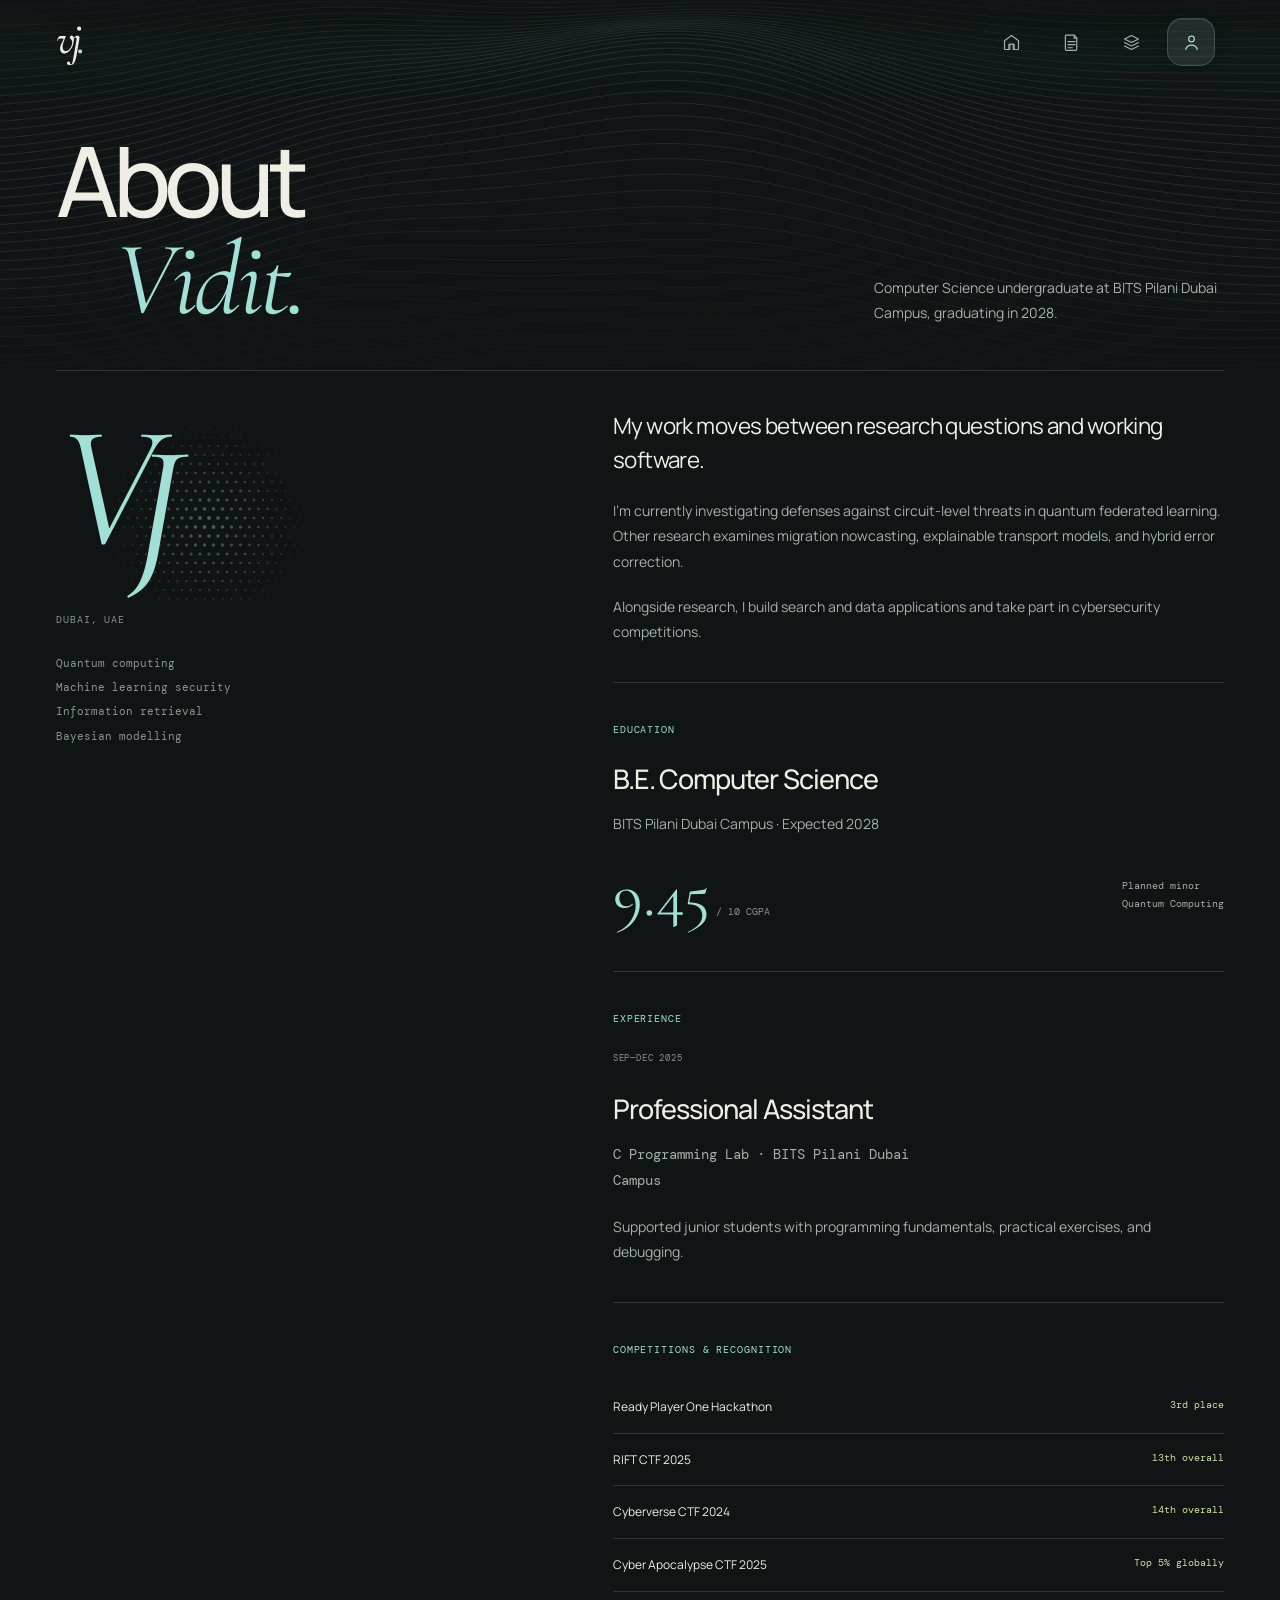
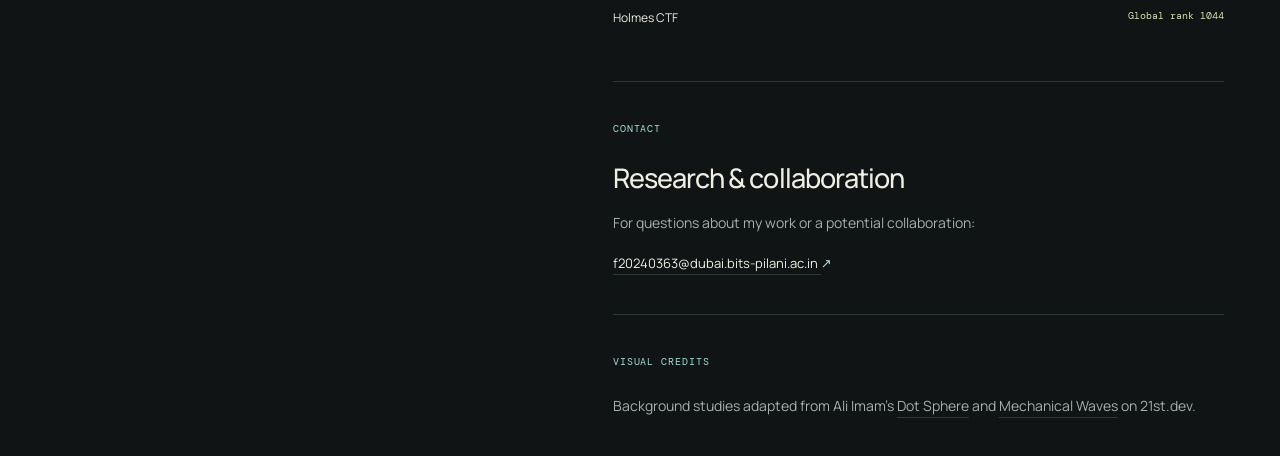
==== commit 1394105d: "Pin wordmark independently from navigation" ====
--- a/about/index.html
+++ b/about/index.html
@@ -6,12 +6,12 @@
 <title>Vidit Jain</title><link rel="canonical" href="https://viditjain.me/about/">
 <link rel="preconnect" href="https://fonts.googleapis.com"><link rel="preconnect" href="https://fonts.gstatic.com" crossorigin>
 <link href="https://fonts.googleapis.com/css2?family=Cormorant+Garamond:ital,wght@0,400;0,500;1,400;1,500&family=DM+Mono:wght@400;500&family=Manrope:wght@400;500;600;700;800&display=swap" rel="stylesheet">
-<link rel="icon" type="image/svg+xml" href="/vj-mark.svg?v=studio-8"><link rel="stylesheet" href="/styles.css?v=studio-13"><script src="/script.js?v=studio-13" defer></script>
+<link rel="icon" type="image/svg+xml" href="/vj-mark.svg?v=studio-8"><link rel="stylesheet" href="/styles.css?v=studio-14"><script src="/script.js?v=studio-13" defer></script>
 </head>
 <body class="page-about">
 <a class="skip-link" href="#main">Skip to content</a>
+<a class="wordmark" href="/" aria-label="Vidit Jain home">vj<span class="wordmark-dot">.</span></a>
 <header class="site-header"><div class="shell header-inner">
-<a class="wordmark" href="/" aria-label="Vidit Jain home">vj<span class="wordmark-dot">.</span></a>
 <nav class="dock" aria-label="Main navigation"><div class="dock-glass">
 <a class="dock-item" href="/" aria-label="Home"><span class="dock-icon" aria-hidden="true"><svg viewBox="0 0 24 24"><path d="m4 10 8-6 8 6v9a1 1 0 0 1-1 1h-5v-6h-4v6H5a1 1 0 0 1-1-1v-9Z"/><path d="M9 20v-6h6v6"/></svg></span><span class="dock-label">Home</span></a>
 <a class="dock-item" href="/research/" aria-label="Research"><span class="dock-icon" aria-hidden="true"><svg viewBox="0 0 24 24"><path d="M6 3.5h9l3 3V20a1 1 0 0 1-1 1H6a1 1 0 0 1-1-1V4.5a1 1 0 0 1 1-1Z"/><path d="M15 3.5V7h3M8 11h8M8 14.5h8M8 18h5"/></svg></span><span class="dock-label">Research</span></a>
--- a/styles.css
+++ b/styles.css
@@ -32,7 +32,7 @@
 .site-header { position: sticky; top: 0; z-index: 30; overflow: visible; background: transparent; border-bottom: 1px solid transparent; box-shadow: none; backdrop-filter: none; -webkit-backdrop-filter: none; transition: background .55s var(--ease), border-color .55s ease, box-shadow .55s ease; }
 .site-header::after { content: ""; position: absolute; z-index: -1; inset: 0 -2% -24px; background: linear-gradient(180deg, transparent 0%, rgba(163,222,215,.025) 54%, transparent 100%); filter: blur(9px); opacity: .9; pointer-events: none; }
 .header-inner { height: 84px; display: flex; align-items: center; gap: 40px; }
-.wordmark { position: fixed; z-index: 61; top: 20px; left: max(20px, calc((100vw - min(1360px, calc(100vw - 112px))) / 2)); font: italic 500 44px/.9 var(--serif); letter-spacing: -.1em; text-shadow: 0 2px 18px rgba(163,222,215,.08); }
+.wordmark { position: fixed !important; z-index: 61; top: 20px; left: max(20px, calc((100vw - min(1360px, calc(100vw - 112px))) / 2)); font: italic 500 44px/.9 var(--serif); letter-spacing: -.1em; text-shadow: 0 2px 18px rgba(163,222,215,.08); }
 .wordmark-dot { color: var(--accent); }
 
 /* A quiet liquid-glass dock keeps navigation close without competing with the artwork. */
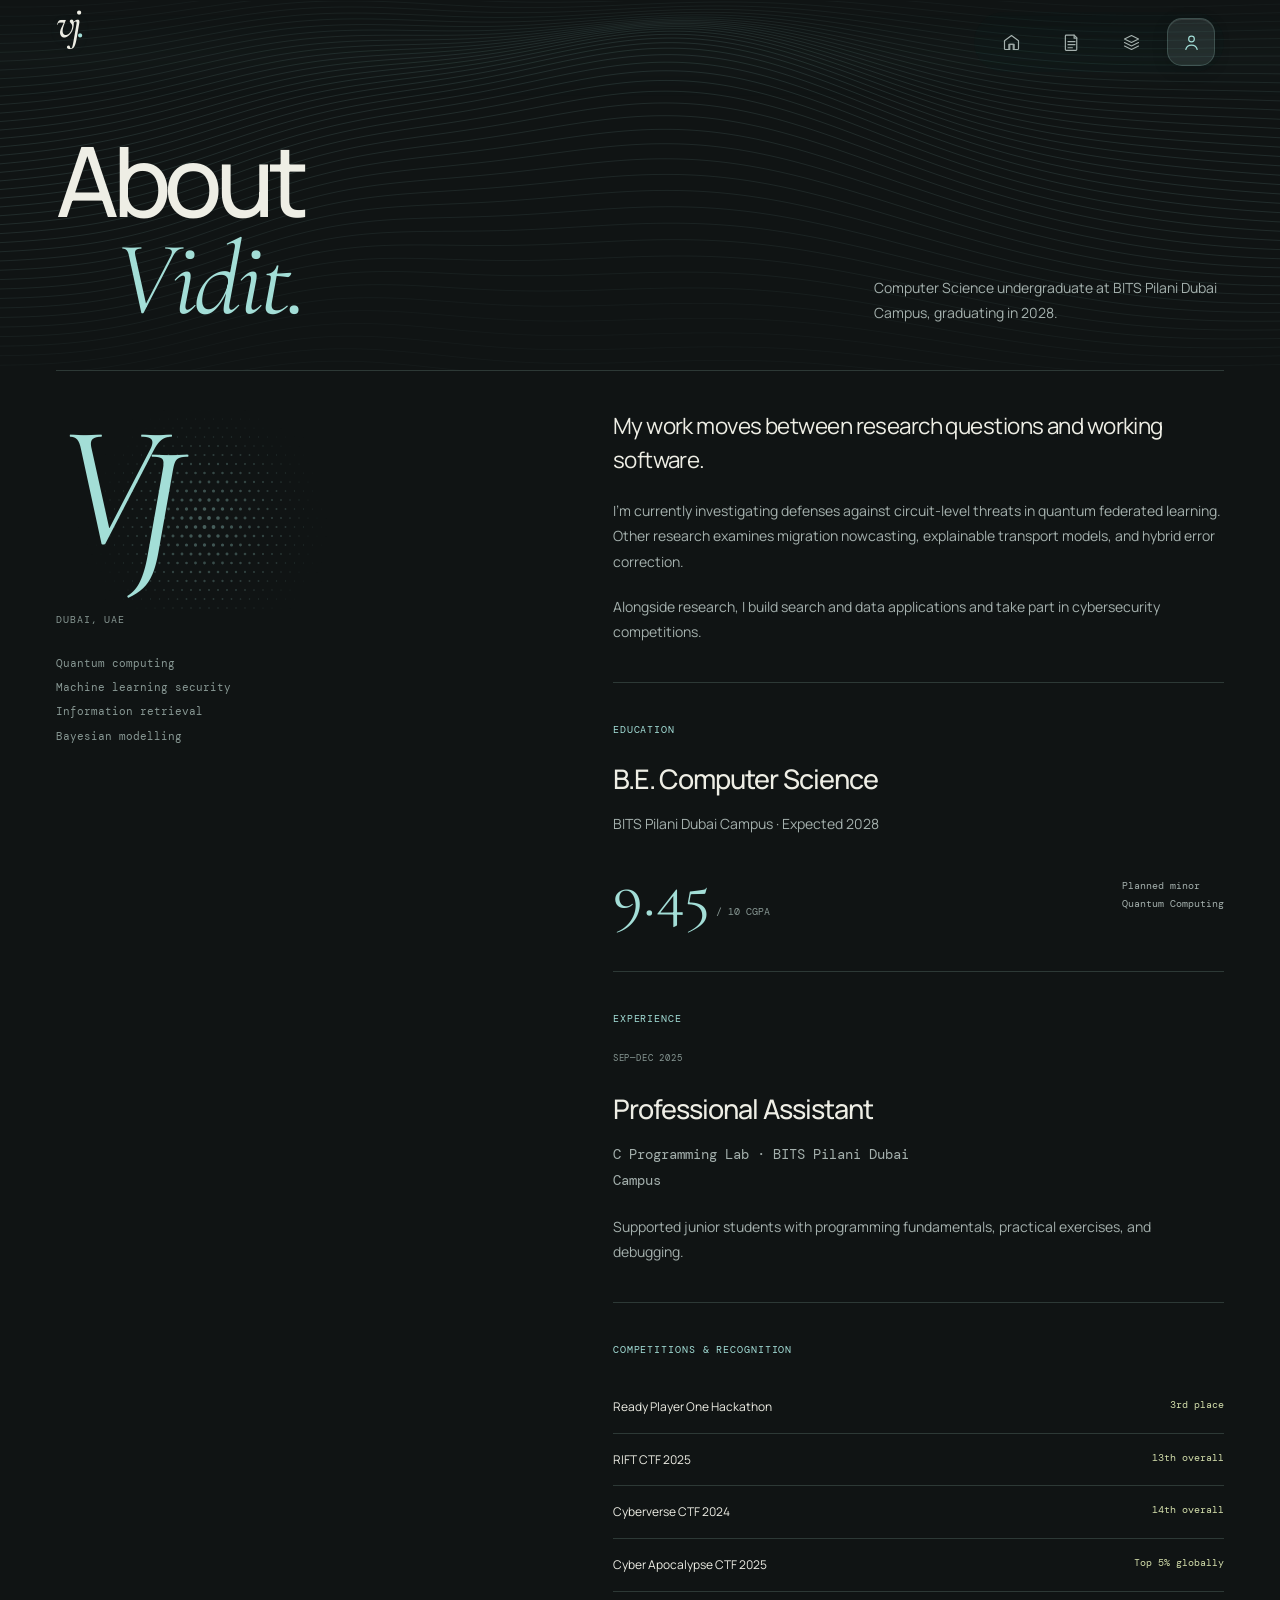
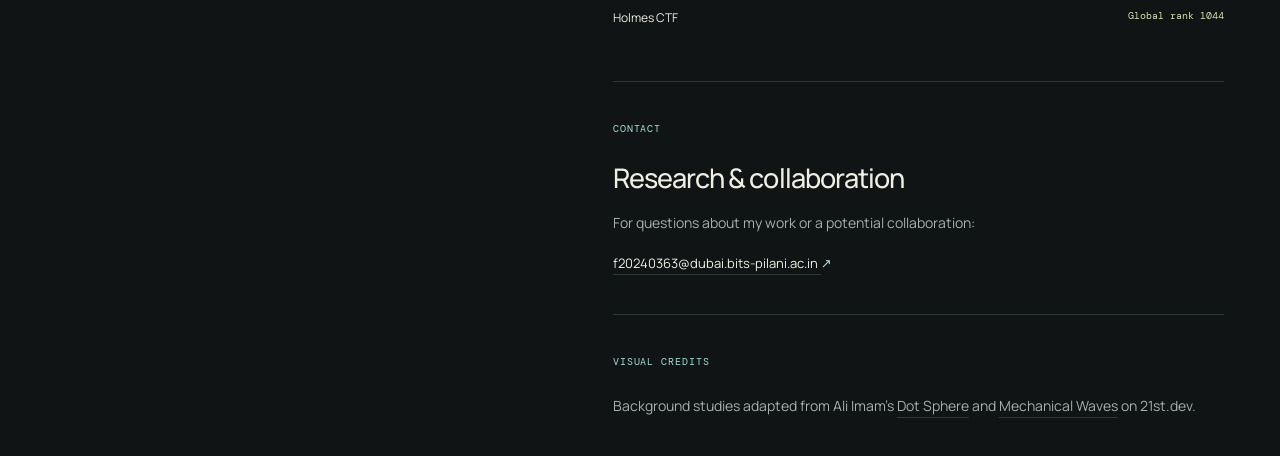
==== commit 2b98f604: "Keep wordmark locked to the viewport edge" ====
--- a/about/index.html
+++ b/about/index.html
@@ -6,7 +6,7 @@
 <title>Vidit Jain</title><link rel="canonical" href="https://viditjain.me/about/">
 <link rel="preconnect" href="https://fonts.googleapis.com"><link rel="preconnect" href="https://fonts.gstatic.com" crossorigin>
 <link href="https://fonts.googleapis.com/css2?family=Cormorant+Garamond:ital,wght@0,400;0,500;1,400;1,500&family=DM+Mono:wght@400;500&family=Manrope:wght@400;500;600;700;800&display=swap" rel="stylesheet">
-<link rel="icon" type="image/svg+xml" href="/vj-mark.svg?v=studio-8"><link rel="stylesheet" href="/styles.css?v=studio-14"><script src="/script.js?v=studio-13" defer></script>
+<link rel="icon" type="image/svg+xml" href="/vj-mark.svg?v=studio-8"><link rel="stylesheet" href="/styles.css?v=studio-15"><script src="/script.js?v=studio-13" defer></script>
 </head>
 <body class="page-about">
 <a class="skip-link" href="#main">Skip to content</a>
--- a/styles.css
+++ b/styles.css
@@ -32,7 +32,7 @@
 .site-header { position: sticky; top: 0; z-index: 30; overflow: visible; background: transparent; border-bottom: 1px solid transparent; box-shadow: none; backdrop-filter: none; -webkit-backdrop-filter: none; transition: background .55s var(--ease), border-color .55s ease, box-shadow .55s ease; }
 .site-header::after { content: ""; position: absolute; z-index: -1; inset: 0 -2% -24px; background: linear-gradient(180deg, transparent 0%, rgba(163,222,215,.025) 54%, transparent 100%); filter: blur(9px); opacity: .9; pointer-events: none; }
 .header-inner { height: 84px; display: flex; align-items: center; gap: 40px; }
-.wordmark { position: fixed !important; z-index: 61; top: 20px; left: max(20px, calc((100vw - min(1360px, calc(100vw - 112px))) / 2)); font: italic 500 44px/.9 var(--serif); letter-spacing: -.1em; text-shadow: 0 2px 18px rgba(163,222,215,.08); }
+.wordmark { position: fixed !important; z-index: 61; top: 4px; left: max(20px, calc((100vw - min(1360px, calc(100vw - 112px))) / 2)); transform: translate3d(0,0,0); font: italic 500 44px/.9 var(--serif); letter-spacing: -.1em; text-shadow: 0 2px 18px rgba(163,222,215,.08); }
 .wordmark-dot { color: var(--accent); }
 
 /* A quiet liquid-glass dock keeps navigation close without competing with the artwork. */
@@ -260,7 +260,7 @@
   html { scroll-padding-top: 150px; }
   .shell { width: calc(100% - 40px); }
   .header-inner { height: 74px; gap: 20px; }
-  .wordmark { top: 15px; left: 20px; font-size: 36px; }
+  .wordmark { top: 4px; left: 20px; font-size: 36px; }
   .dock-glass { gap: 9px; padding: 5px 0 5px 6px; }
   .dock-item { width: 44px; height: 44px; border-radius: 14px; }
   .home-composition { min-height: max(520px,calc(100svh - 190px)); padding-block: 50px 115px; }
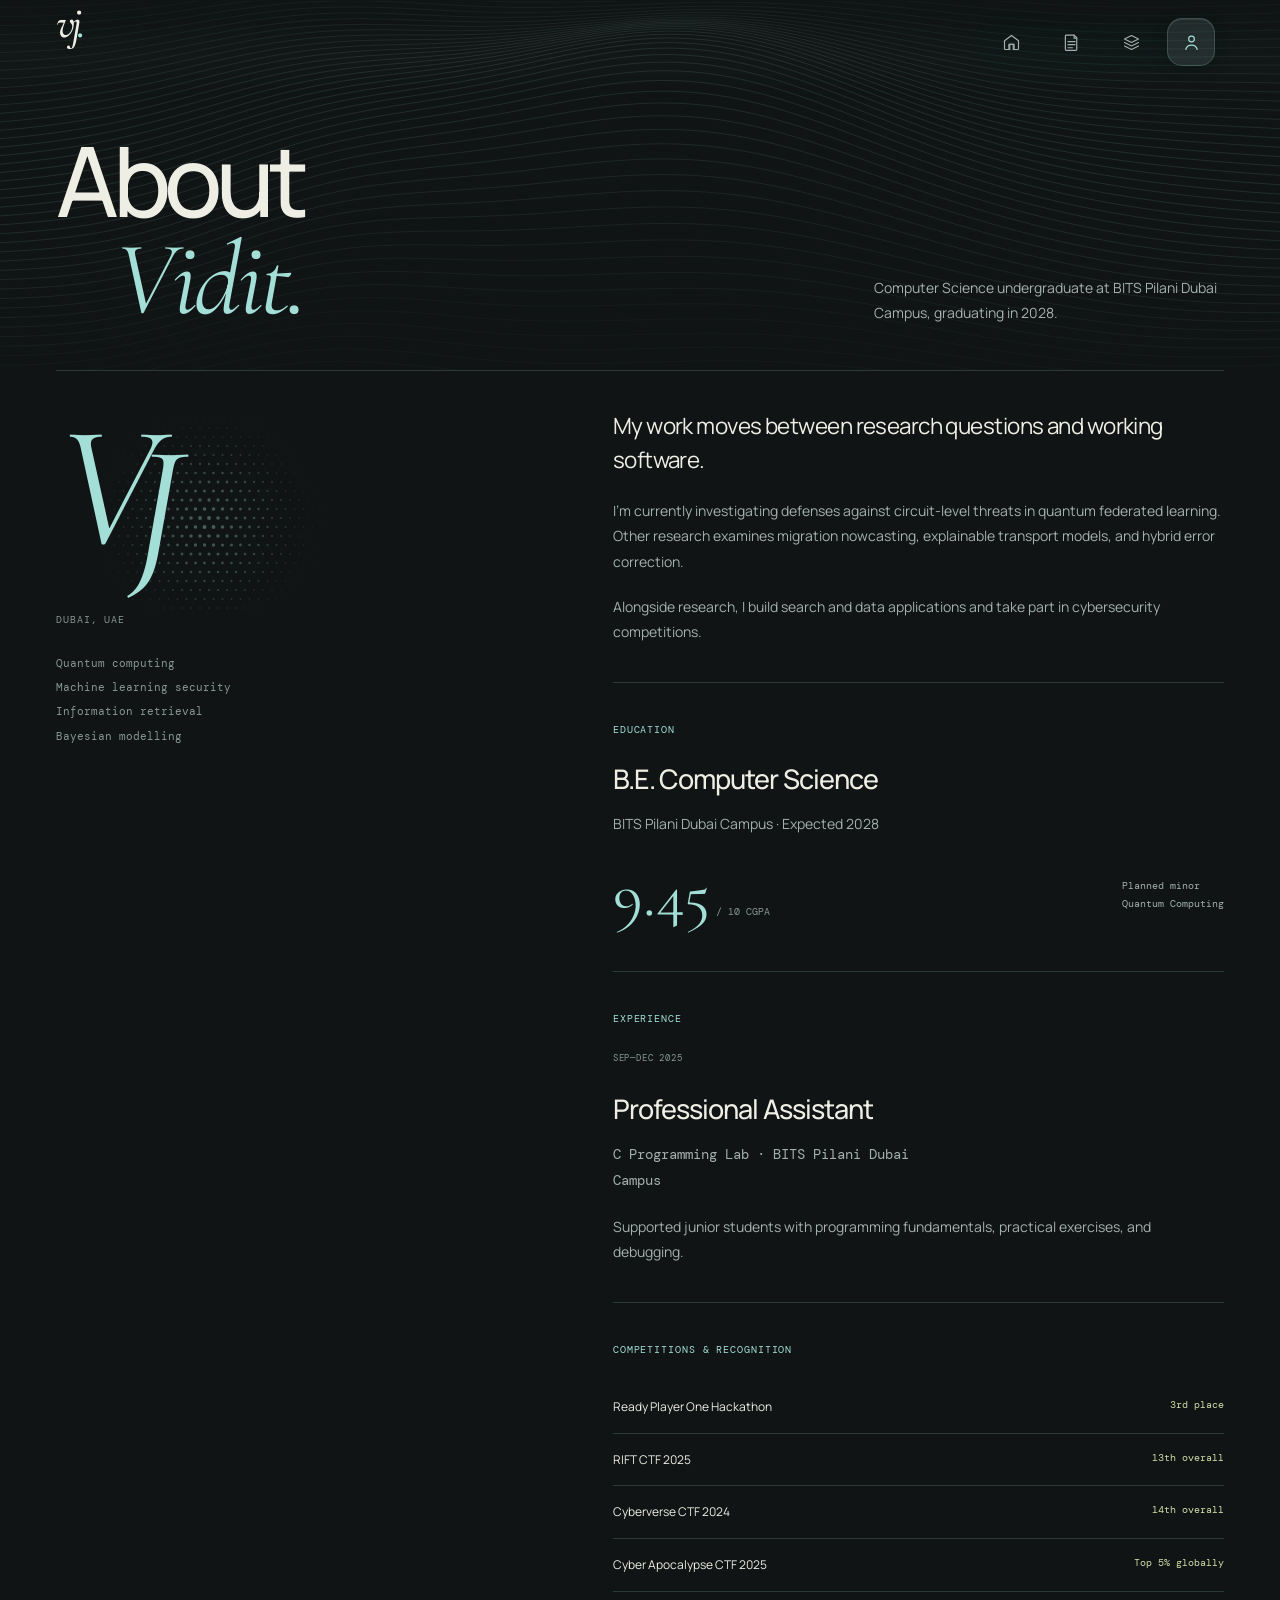
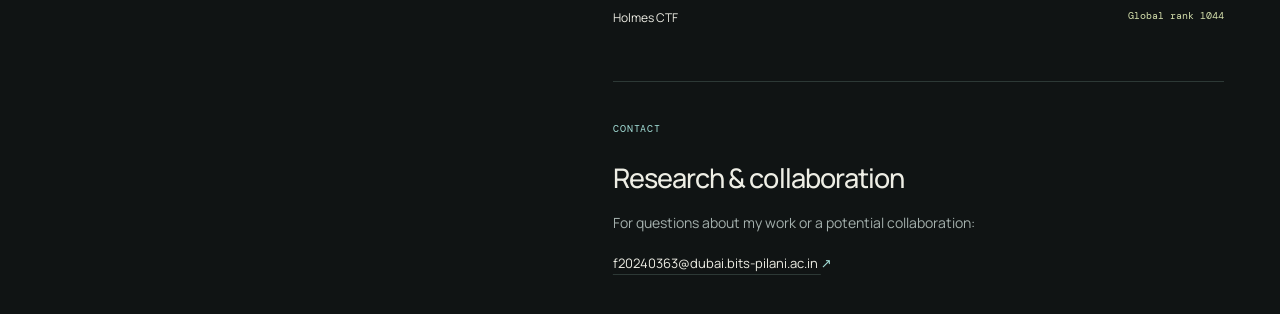
==== commit 65deb427: "Snapshot current portfolio before slide component refactor" ====
--- a/about/index.html
+++ b/about/index.html
@@ -6,7 +6,7 @@
 <title>Vidit Jain</title><link rel="canonical" href="https://viditjain.me/about/">
 <link rel="preconnect" href="https://fonts.googleapis.com"><link rel="preconnect" href="https://fonts.gstatic.com" crossorigin>
 <link href="https://fonts.googleapis.com/css2?family=Cormorant+Garamond:ital,wght@0,400;0,500;1,400;1,500&family=DM+Mono:wght@400;500&family=Manrope:wght@400;500;600;700;800&display=swap" rel="stylesheet">
-<link rel="icon" type="image/svg+xml" href="/vj-mark.svg?v=studio-8"><link rel="stylesheet" href="/styles.css?v=studio-15"><script src="/script.js?v=studio-13" defer></script>
+<link rel="icon" type="image/svg+xml" href="/vj-mark.svg?v=studio-8"><link rel="stylesheet" href="/styles.css?v=studio-23"><script src="/script.js?v=studio-22" defer></script>
 </head>
 <body class="page-about">
 <a class="skip-link" href="#main">Skip to content</a>
@@ -27,7 +27,6 @@
 <section class="about-section reveal"><p class="kicker">EXPERIENCE</p><div class="experience"><span class="entry-meta">SEP—DEC 2025</span><div><h2>Professional Assistant</h2><p class="byline">C Programming Lab · BITS Pilani Dubai Campus</p><p>Supported junior students with programming fundamentals, practical exercises, and debugging.</p></div></div></section>
 <section class="about-section reveal"><p class="kicker">COMPETITIONS &amp; RECOGNITION</p><dl class="recognition-list"><div><dt>Ready Player One Hackathon</dt><dd>3rd place</dd></div><div><dt>RIFT CTF 2025</dt><dd>13th overall</dd></div><div><dt>Cyberverse CTF 2024</dt><dd>14th overall</dd></div><div><dt>Cyber Apocalypse CTF 2025</dt><dd>Top 5% globally</dd></div><div><dt>Holmes CTF</dt><dd>Global rank 1044</dd></div></dl></section>
 <section class="about-section contact-section"><p class="kicker">CONTACT</p><h2>Research &amp; collaboration</h2><p>For questions about my work or a potential collaboration:</p><a class="text-link email-address" href="mailto:f20240363@dubai.bits-pilani.ac.in">f20240363@dubai.bits-pilani.ac.in <span aria-hidden="true">↗</span></a></section>
-<section class="about-section colophon"><p class="kicker">VISUAL CREDITS</p><p>Background studies adapted from Ali Imam’s <a class="text-link" href="https://21st.dev/@designali-in/components/dot-sphere" target="_blank" rel="noreferrer">Dot Sphere</a> and <a class="text-link" href="https://21st.dev/@designali-in/components/mechanical-waves" target="_blank" rel="noreferrer">Mechanical Waves</a> on 21st.dev.</p></section>
 </div></div></main>
 </body>
 </html>
--- a/styles.css
+++ b/styles.css
@@ -32,7 +32,7 @@
 .site-header { position: sticky; top: 0; z-index: 30; overflow: visible; background: transparent; border-bottom: 1px solid transparent; box-shadow: none; backdrop-filter: none; -webkit-backdrop-filter: none; transition: background .55s var(--ease), border-color .55s ease, box-shadow .55s ease; }
 .site-header::after { content: ""; position: absolute; z-index: -1; inset: 0 -2% -24px; background: linear-gradient(180deg, transparent 0%, rgba(163,222,215,.025) 54%, transparent 100%); filter: blur(9px); opacity: .9; pointer-events: none; }
 .header-inner { height: 84px; display: flex; align-items: center; gap: 40px; }
-.wordmark { position: fixed !important; z-index: 61; top: 4px; left: max(20px, calc((100vw - min(1360px, calc(100vw - 112px))) / 2)); transform: translate3d(0,0,0); font: italic 500 44px/.9 var(--serif); letter-spacing: -.1em; text-shadow: 0 2px 18px rgba(163,222,215,.08); }
+.wordmark { position: absolute; z-index: 61; top: 4px; left: max(20px, calc((100vw - min(1360px, calc(100vw - 112px))) / 2)); font: italic 500 44px/.9 var(--serif); letter-spacing: -.1em; text-shadow: 0 2px 18px rgba(163,222,215,.08); }
 .wordmark-dot { color: var(--accent); }
 
 /* A quiet liquid-glass dock keeps navigation close without competing with the artwork. */
@@ -58,8 +58,8 @@
 
 /* A quiet, oversized signature with a responsive generative line study. */
 .home-composition { position: relative; isolation: isolate; min-height: max(560px,calc(100svh - 184px)); display: flex; flex-direction: column; justify-content: center; padding-block: 65px 110px; }
-.home-waves { position: absolute; left: 50%; top: -84px; bottom: auto; width: 100vw; height: calc(100% + 84px); transform: translateX(-50%); opacity: .48; z-index: -2; pointer-events: none; }
-.ambient-dots { position: absolute; left: 50%; top: -84px; width: 100vw; height: calc(38% + 84px); transform: translateX(-50%); opacity: .42; z-index: -1; pointer-events: none; }
+.home-waves { position: absolute; left: 50%; top: -84px; bottom: auto; width: 100vw; height: calc(100% + 84px); transform: translateX(-50%); opacity: .64; z-index: -2; pointer-events: none; }
+.ambient-dots { position: absolute; left: 50%; top: -84px; width: 100vw; height: calc(100% + 84px); transform: translateX(-50%); opacity: .27; z-index: -1; pointer-events: none; }
 .home-topline { display: flex; align-items: center; gap: 12px; }
 .home-topline::before { content: ""; width: 5px; height: 5px; border-radius: 50%; background: var(--accent); }
 .name-title { display: flex; align-items: baseline; font: 500 clamp(100px,17.2vw,260px)/1.02 var(--sans); letter-spacing: -.09em; margin: 28px 0 30px; white-space: nowrap; }
@@ -98,7 +98,7 @@
 .page-description { color: var(--muted); font-size: 14px; max-width: 360px; padding-bottom: 5px; }
 .intro-art { position: absolute; z-index: -1; top: -84px; bottom: auto; left: 50%; width: 100vw; height: calc(100% + 84px); transform: translateX(-50%); opacity: .34; pointer-events: none; }
 .page-research .page-intro, .page-projects .page-intro { isolation: auto; }
-.page-research .intro-art, .page-projects .intro-art { position: fixed; z-index: 0; inset: 0; width: 100vw; height: 100svh; transform: none; opacity: .26; }
+.page-research .intro-art, .page-projects .intro-art { position: fixed; z-index: 0; inset: 0; width: 100vw; height: 100svh; transform: none; opacity: .44; }
 .page-research .page-intro > :not(.intro-art), .page-projects .page-intro > :not(.intro-art), .page-research .reading-layout, .page-projects .reading-layout { position: relative; z-index: 1; }
 
 /* The index stays above the work. Each heading stays beside its story. */
@@ -141,6 +141,22 @@
 figcaption { font: 9px/1.8 var(--mono); color: var(--quiet); margin-top: 16px; }
 .signal-figure, .fusion-figure, .cluster-figure { padding-top: 10px; }
 .signal-figure svg, .cluster-figure svg, .fusion-figure svg, .huddle-figure svg { width: 100%; height: auto; overflow: visible; }
+.slide-visual { color: var(--muted); }
+.slide-visual svg { width: 100%; height: auto; overflow: visible; }
+.slide-visual .chart-grid { fill: none; stroke: var(--line); stroke-width: 1; }
+.slide-visual .chart-axis { fill: none; stroke: var(--quiet); stroke-width: 1; }
+.slide-visual .chart-range { fill: none; stroke: var(--accent); stroke-width: 5; stroke-linecap: round; }
+.slide-visual .chart-marker { fill: var(--warm); stroke: var(--bg); stroke-width: 3; }
+.slide-visual .chart-label { fill: #c6d4d1; font: 11px var(--mono); }
+.slide-visual .chart-value { fill: var(--accent); font: 500 15px var(--mono); }
+.slide-visual .chart-note { fill: var(--accent); font: 9px var(--mono); letter-spacing: .06em; text-transform: uppercase; }
+.slide-visual .flow-line { fill: none; stroke: var(--accent); stroke-width: 1.5; stroke-linecap: round; stroke-linejoin: round; }
+.slide-visual .flow-node { fill: rgba(163,222,215,.12); stroke: rgba(163,222,215,.82); stroke-width: 1; }
+.slide-visual .flow-node-accent { fill: rgba(211,222,171,.16); stroke: var(--warm); stroke-width: 1; }
+.slide-visual .flow-label { fill: var(--text); text-anchor: middle; font: 11px var(--mono); }
+.slide-visual .flow-sub { fill: #b5c5c1; text-anchor: middle; font: 9px var(--mono); }
+.signal-figure .gate rect { fill: rgba(163,222,215,.1); }
+.migration-figure, .pipeline-figure, .learning-figure, .ecc-figure { padding-top: 10px; }
 .diagram-lines { fill: none; stroke: var(--accent); stroke-width: 1; opacity: .45; }
 .gate rect { fill: var(--bg); stroke: var(--accent); stroke-width: 1; }
 .diagram-text { fill: var(--text); text-anchor: middle; font: 14px var(--mono); }
@@ -203,18 +219,20 @@
 .work-carousel-layout .contents a::after { display: none; }
 .work-carousel-layout .contents a:hover, .work-carousel-layout .contents a[aria-current] { color: transparent; background: var(--accent); box-shadow: 0 0 0 4px rgba(163,222,215,.12), 0 0 12px rgba(163,222,215,.62); transform: scale(1.12); }
 .work-carousel-layout .contents a[aria-current] { flex-basis: 20px; width: 20px; border-radius: 999px; transform: none; }
-.work-carousel { position: relative; min-height: clamp(480px, 65vh, 640px); margin-top: 18px; perspective: 1500px; }
+.work-carousel { position: relative; width: min(100%, 1180px); align-self: center; min-height: clamp(480px, 65vh, 640px); margin-top: 18px; perspective: 1500px; }
 .work-card { position: absolute; inset: 0; display: block; height: clamp(480px, 65vh, 640px); min-height: 0; padding: 0; border: 0; opacity: 0; transform: translate3d(calc(var(--card-x,0px) + var(--drag-x,0px)),var(--card-y,0px),0) scale(var(--card-scale,1)); transform-origin: center top; transition: transform .78s var(--ease), opacity .5s ease; will-change: transform, opacity; }
 .work-card::before { display: none; }
 .work-card-inner { position: relative; width: 100%; height: 100%; transform-style: preserve-3d; transition: transform .82s cubic-bezier(.22,1,.36,1); }
 .work-card.is-flipped .work-card-inner { transform: rotateY(180deg); }
-.work-face { position: absolute; inset: 0; overflow: hidden; border: 1px solid rgba(219,248,241,.19); border-radius: 28px; background: linear-gradient(135deg, rgba(38,57,56,.68), rgba(13,20,20,.72) 58%, rgba(28,44,43,.64)); box-shadow: 0 24px 60px rgba(0,0,0,.22), inset 0 1px 0 rgba(255,255,255,.13), inset 0 -1px 0 rgba(163,222,215,.08); backdrop-filter: blur(22px) saturate(150%); -webkit-backdrop-filter: blur(22px) saturate(150%); backface-visibility: hidden; -webkit-backface-visibility: hidden; }
+.work-face { position: absolute; inset: 0; overflow: hidden; border: 1px solid rgba(219,248,241,.035); border-radius: 28px; background: linear-gradient(135deg, rgba(38,57,56,.68), rgba(13,20,20,.72) 58%, rgba(28,44,43,.64)); box-shadow: 0 24px 60px rgba(0,0,0,.16), inset 0 1px 0 rgba(255,255,255,.08), inset 0 -1px 0 rgba(163,222,215,.05); backdrop-filter: blur(22px) saturate(150%); -webkit-backdrop-filter: blur(22px) saturate(150%); -webkit-mask-image: radial-gradient(ellipse 62% 108% at 50% 50%, #000 0%, #000 70%, transparent 100%); mask-image: radial-gradient(ellipse 62% 108% at 50% 50%, #000 0%, #000 70%, transparent 100%); backface-visibility: hidden; -webkit-backface-visibility: hidden; }
 .work-face::before { content: ""; position: absolute; inset: 1px; border-radius: 27px; background: radial-gradient(circle at 10% 0%, rgba(163,222,215,.1), transparent 32%), linear-gradient(110deg, transparent 35%, rgba(255,255,255,.035), transparent 65%); pointer-events: none; }
 .work-face-front { display: grid; grid-template-columns: minmax(0,.78fr) minmax(0,1.22fr); align-items: center; gap: clamp(32px,7vw,110px); padding: clamp(30px,5vw,72px); }
 .work-face-front::after { content: ""; position: absolute; top: 19%; right: -1px; width: 2px; height: 62%; border-radius: 2px; background: linear-gradient(180deg, transparent, var(--accent) 28%, var(--warm) 52%, var(--accent) 76%, transparent); box-shadow: 0 0 8px rgba(163,222,215,.8), 0 0 24px rgba(163,222,215,.35); animation: edge-sweep 2.8s ease-in-out infinite; pointer-events: none; }
 .work-face-front .case-heading, .work-face-front .case-content { position: relative; z-index: 1; min-width: 0; }
 .work-card .work-face > * { transition: opacity .45s ease; }
 .work-card[aria-current="false"] .work-face > * { opacity: 0; }
+.work-carousel.is-dragging .work-card[aria-current="false"] .work-face-front > * { opacity: .2; }
+.work-carousel.is-dragging .work-card[aria-current="false"] .work-face-front .card-flip-cue { opacity: 0; }
 .work-face-front .case-heading-inner { position: static; padding: 0; }
 .work-face-front .entry-meta { margin-bottom: 20px; }
 .work-face-front .entry h2 { font-size: clamp(30px,3.5vw,58px); line-height: 1.06; margin-bottom: 18px; }
@@ -270,8 +288,8 @@
   .home-caption .home-affiliation span { font-size: 8px; }
   .home-topline .kicker { font-size: 8px; }
   .name-title { font-size: 18.8vw; margin-block: 30px; }
-  .ambient-dots { width: 100vw; height: calc(36% + 74px); top: -74px; }
-  .home-waves { height: calc(100% + 74px); top: -74px; opacity: .7; }
+  .ambient-dots { width: 100vw; height: calc(100% + 74px); top: -74px; }
+  .home-waves { height: calc(100% + 74px); top: -74px; opacity: .72; }
   .home-under-title .kicker { font-size: 7px; }
   .home-body { display: flex; flex-direction: column; gap: 28px; padding-top: 28px; }
   .home-intro { width: 100%; }
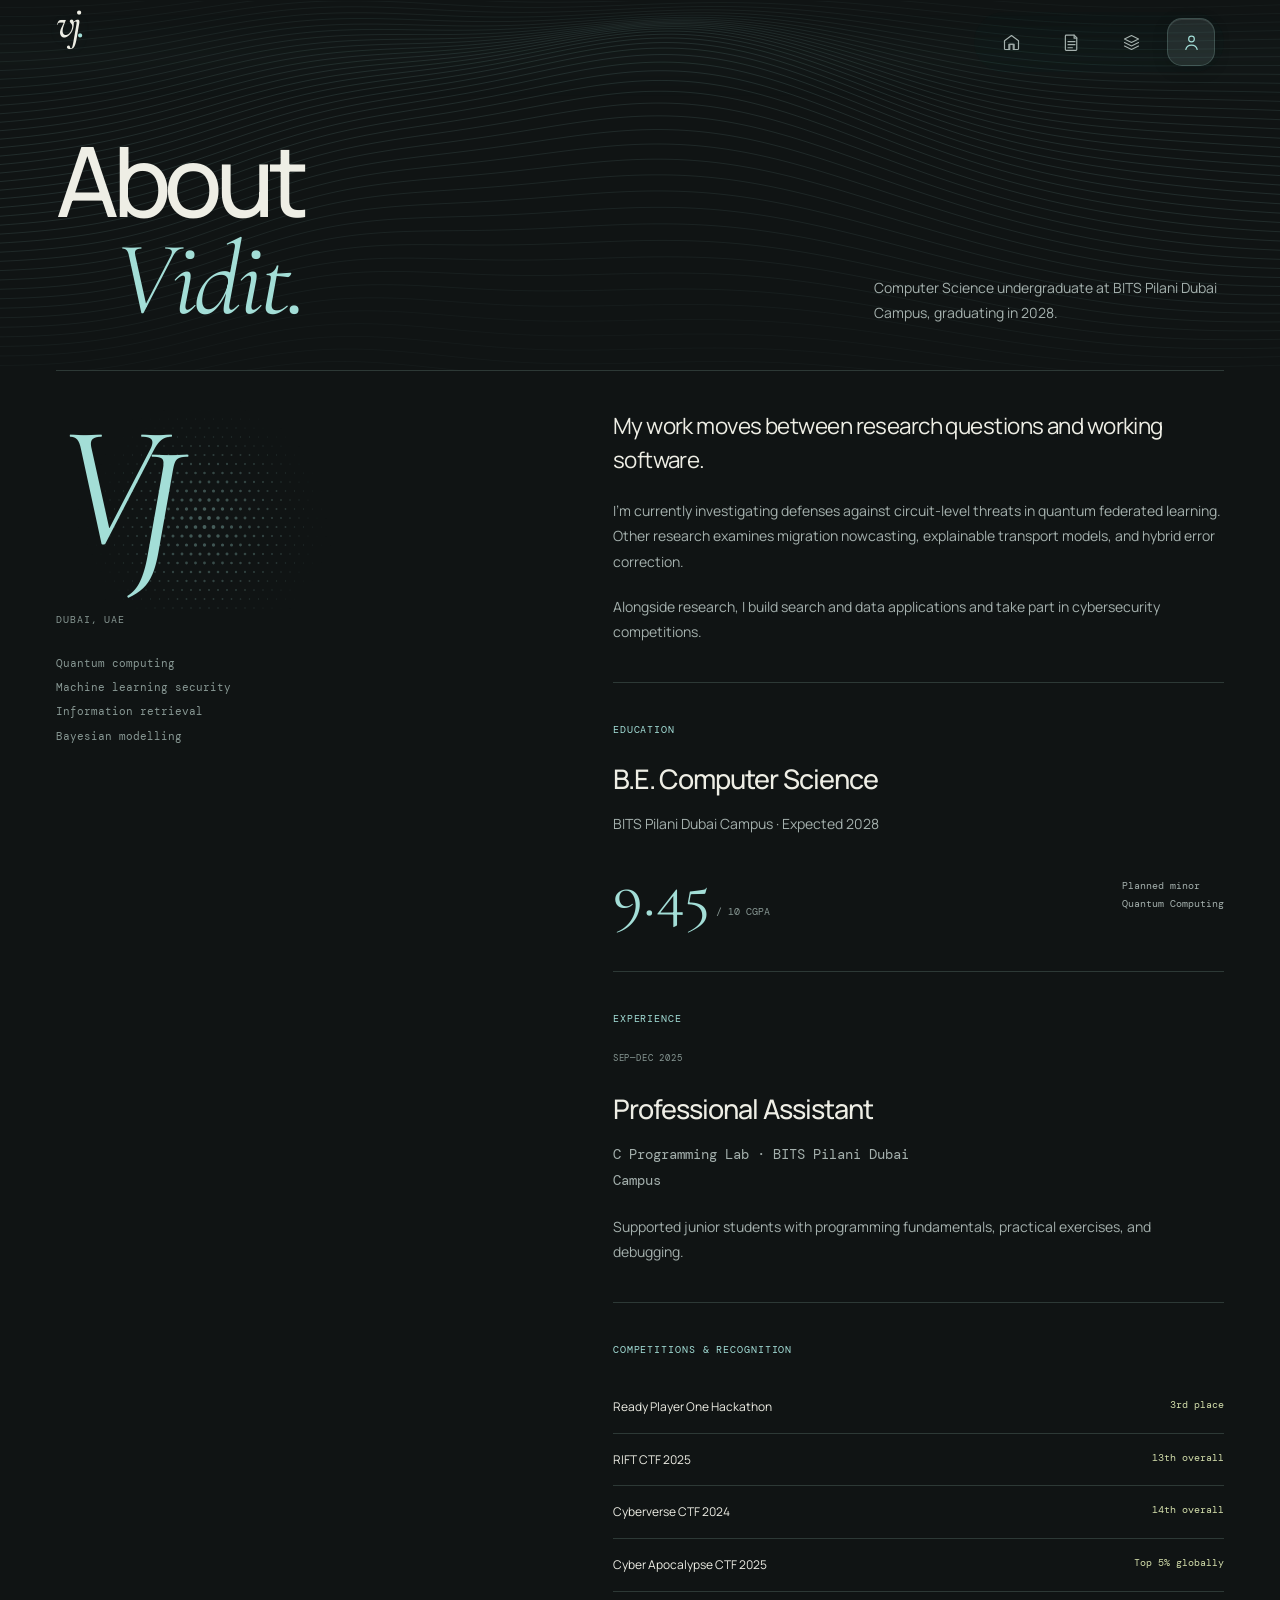
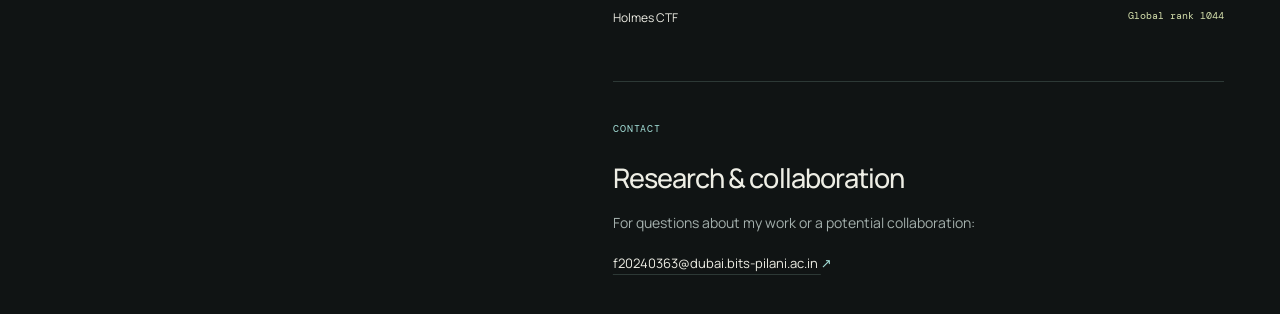
==== commit d6398489: "Make work slides reusable" ====
--- a/about/index.html
+++ b/about/index.html
@@ -6,7 +6,7 @@
 <title>Vidit Jain</title><link rel="canonical" href="https://viditjain.me/about/">
 <link rel="preconnect" href="https://fonts.googleapis.com"><link rel="preconnect" href="https://fonts.gstatic.com" crossorigin>
 <link href="https://fonts.googleapis.com/css2?family=Cormorant+Garamond:ital,wght@0,400;0,500;1,400;1,500&family=DM+Mono:wght@400;500&family=Manrope:wght@400;500;600;700;800&display=swap" rel="stylesheet">
-<link rel="icon" type="image/svg+xml" href="/vj-mark.svg?v=studio-8"><link rel="stylesheet" href="/styles.css?v=studio-23"><script src="/script.js?v=studio-22" defer></script>
+<link rel="icon" type="image/svg+xml" href="/vj-mark.svg?v=studio-8"><link rel="stylesheet" href="/styles.css?v=studio-23"><script src="/script.js?v=studio-23" defer></script>
 </head>
 <body class="page-about">
 <a class="skip-link" href="#main">Skip to content</a>
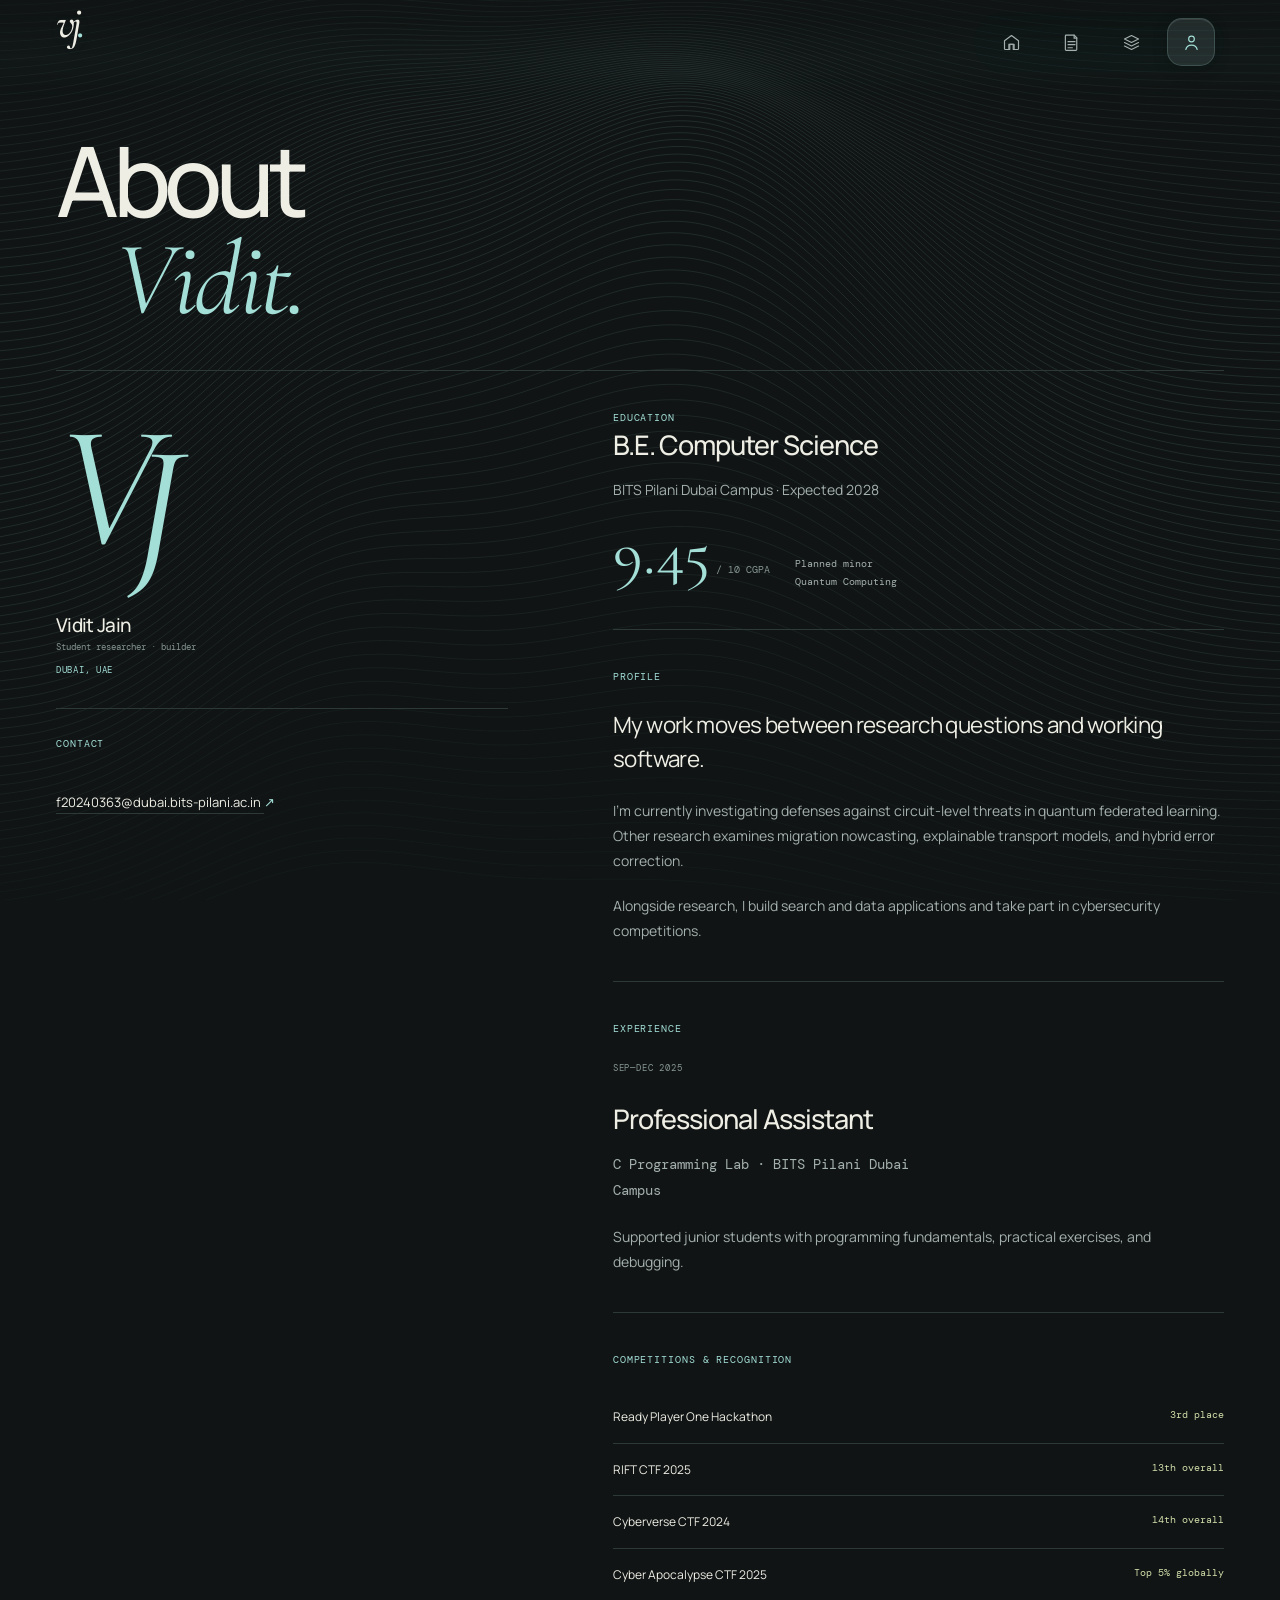
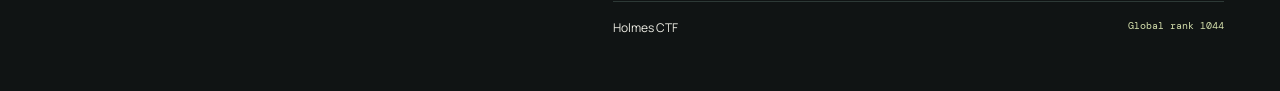
==== commit d131df28: "Refine About page and home presentation" ====
--- a/about/index.html
+++ b/about/index.html
@@ -19,14 +19,13 @@
 <a class="dock-item" href="/about/" aria-label="About" aria-current="page"><span class="dock-icon" aria-hidden="true"><svg viewBox="0 0 24 24"><circle cx="12" cy="8" r="3.25"/><path d="M5.5 20c.7-3.2 3-5 6.5-5s5.8 1.8 6.5 5"/></svg></span><span class="dock-label">About</span></a>
 </div></nav>
 </div></header>
-<main id="main"><header class="shell page-intro"><canvas class="intro-art" data-art="dots" aria-hidden="true"></canvas><p class="kicker">ABOUT</p><h1>About<em>Vidit.</em></h1><p class="page-description">Computer Science undergraduate at BITS Pilani Dubai Campus, graduating in 2028.</p></header><div class="shell about-layout">
-<aside class="about-margin"><div class="profile-signature"><canvas data-art="dots" aria-hidden="true"></canvas><span class="serif-monogram" aria-hidden="true">V<span>J</span></span></div><p class="kicker">DUBAI, UAE</p><p class="margin-note">Quantum computing<br>Machine learning security<br>Information retrieval<br>Bayesian modelling</p></aside>
+<main id="main"><header class="shell page-intro"><canvas class="intro-art" data-art="dots" aria-hidden="true"></canvas><p class="kicker">ABOUT</p><h1>About<em>Vidit.</em></h1></header><div class="shell about-layout">
+<aside class="about-margin"><div class="profile-signature"><span class="serif-monogram" aria-hidden="true">V<span>J</span></span></div><div class="profile-id"><strong>Vidit Jain</strong><span>Student researcher · builder</span><small>DUBAI, UAE</small></div><section class="about-section contact-section"><p class="kicker">CONTACT</p><a class="text-link email-address" href="mailto:f20240363@dubai.bits-pilani.ac.in">f20240363@dubai.bits-pilani.ac.in <span aria-hidden="true">↗</span></a></section></aside>
 <div class="about-content">
-<section class="about-section reveal"><p class="entry-lead">My work moves between research questions and working software.</p><p>I’m currently investigating defenses against circuit-level threats in quantum federated learning. Other research examines migration nowcasting, explainable transport models, and hybrid error correction.</p><p>Alongside research, I build search and data applications and take part in cybersecurity competitions.</p></section>
-<section class="about-section reveal"><p class="kicker">EDUCATION</p><h2>B.E. Computer Science</h2><p>BITS Pilani Dubai Campus · Expected 2028</p><p class="education-line"><strong>9.45<span> / 10 CGPA</span></strong><span>Planned minor<br>Quantum Computing</span></p></section>
+<section class="about-section education-section reveal"><div><p class="kicker">EDUCATION</p><h2>B.E. Computer Science</h2><p>BITS Pilani Dubai Campus · Expected 2028</p></div><p class="education-line"><strong>9.45<span> / 10 CGPA</span></strong><span>Planned minor<br>Quantum Computing</span></p></section>
+<section class="about-section about-intro reveal"><p class="kicker">PROFILE</p><p class="entry-lead">My work moves between research questions and working software.</p><p>I’m currently investigating defenses against circuit-level threats in quantum federated learning. Other research examines migration nowcasting, explainable transport models, and hybrid error correction.</p><p>Alongside research, I build search and data applications and take part in cybersecurity competitions.</p></section>
 <section class="about-section reveal"><p class="kicker">EXPERIENCE</p><div class="experience"><span class="entry-meta">SEP—DEC 2025</span><div><h2>Professional Assistant</h2><p class="byline">C Programming Lab · BITS Pilani Dubai Campus</p><p>Supported junior students with programming fundamentals, practical exercises, and debugging.</p></div></div></section>
 <section class="about-section reveal"><p class="kicker">COMPETITIONS &amp; RECOGNITION</p><dl class="recognition-list"><div><dt>Ready Player One Hackathon</dt><dd>3rd place</dd></div><div><dt>RIFT CTF 2025</dt><dd>13th overall</dd></div><div><dt>Cyberverse CTF 2024</dt><dd>14th overall</dd></div><div><dt>Cyber Apocalypse CTF 2025</dt><dd>Top 5% globally</dd></div><div><dt>Holmes CTF</dt><dd>Global rank 1044</dd></div></dl></section>
-<section class="about-section contact-section"><p class="kicker">CONTACT</p><h2>Research &amp; collaboration</h2><p>For questions about my work or a potential collaboration:</p><a class="text-link email-address" href="mailto:f20240363@dubai.bits-pilani.ac.in">f20240363@dubai.bits-pilani.ac.in <span aria-hidden="true">↗</span></a></section>
 </div></div></main>
 </body>
 </html>
--- a/styles.css
+++ b/styles.css
@@ -57,19 +57,25 @@
 .text-link:hover { text-decoration-color: var(--accent); }
 
 /* A quiet, oversized signature with a responsive generative line study. */
-.home-composition { position: relative; isolation: isolate; min-height: max(560px,calc(100svh - 184px)); display: flex; flex-direction: column; justify-content: center; padding-block: 65px 110px; }
+.home-composition { position: relative; isolation: isolate; min-height: max(560px,calc(100svh - 84px)); display: flex; flex-direction: column; justify-content: center; padding-block: 65px 24px; }
 .home-waves { position: absolute; left: 50%; top: -84px; bottom: auto; width: 100vw; height: calc(100% + 84px); transform: translateX(-50%); opacity: .64; z-index: -2; pointer-events: none; }
 .ambient-dots { position: absolute; left: 50%; top: -84px; width: 100vw; height: calc(100% + 84px); transform: translateX(-50%); opacity: .27; z-index: -1; pointer-events: none; }
 .home-topline { display: flex; align-items: center; gap: 12px; }
 .home-topline::before { content: ""; width: 5px; height: 5px; border-radius: 50%; background: var(--accent); }
-.name-title { display: flex; align-items: baseline; font: 500 clamp(100px,17.2vw,260px)/1.02 var(--sans); letter-spacing: -.09em; margin: 28px 0 30px; white-space: nowrap; }
+.name-title { display: flex; align-items: baseline; font: 500 clamp(106px,18vw,270px)/1.02 var(--sans); letter-spacing: -.075em; font-kerning: normal; margin: 28px 0 30px; white-space: nowrap; }
+.name-title > span:first-child { letter-spacing: -.065em; }
 .name-title em { color: var(--accent); font-size: 1.15em; letter-spacing: -.065em; margin-left: .12em; line-height: .9; }
 .name-period { color: var(--accent); font-family: var(--serif); font-size: .6em; margin-left: .03em; }
 .home-caption { display: flex; justify-content: space-between; align-items: end; gap: 24px; }
-.home-caption > p:first-child { font-size: 20px; line-height: 1.45; letter-spacing: -.025em; }
+.home-caption > p:first-child { font-size: 22px; line-height: 1.45; letter-spacing: -.025em; }
 .home-caption em { color: var(--accent); font-size: 1.2em; }
 .home-caption .home-affiliation { margin: 0; color: var(--muted); font: 10px/2 var(--mono); text-align: right; }
 .home-affiliation span { color: var(--quiet); font-size: 9px; }
+.home-links { display: flex; justify-content: flex-end; align-items: center; gap: 26px; margin-top: auto; padding-top: 38px; color: var(--quiet); font: 10px/1.8 var(--mono); }
+.home-links a { display: inline-flex; align-items: center; gap: 8px; transition: color .2s ease; }
+.home-links a span { color: var(--accent); display: inline-block; transition: transform .25s var(--ease); }
+.home-links a:hover { color: var(--text); }
+.home-links a:hover span { transform: translate(3px,-3px); }
 .home-under-title { border-top: 1px solid var(--line); display: flex; justify-content: space-between; padding-top: 14px; gap: 20px; }
 .home-under-title .kicker { font-size: 9px; }
 .home-body { display: grid; grid-template-columns: 1fr 1fr; gap: 9%; padding: 48px 0 16px; align-items: center; }
@@ -131,7 +137,7 @@
 .case-note p + p { margin-top: 14px; }
 .project-title h2 { font-size: clamp(36px,4.4vw,64px); margin-bottom: 15px; }
 .project-title h2 em { display: block; font-size: .66em; margin-top: 8px; }
-.project-title > a { display: inline-flex; align-items: center; gap: 28px; margin-block: 8px 3px; border-bottom: 1px solid var(--line); padding-block: 8px; font: 10px var(--mono); transition: border-color .2s; }
+.project-title > a { display: inline-flex; align-items: center; gap: 9px; margin-block: 8px 3px; border-bottom: 1px solid var(--line); padding-block: 8px; font: 10px var(--mono); transition: border-color .2s; }
 .project-title > a:hover { border-color: var(--accent); }
 .metrics { display: flex; flex-wrap: wrap; gap: 25px 38px; margin-block: 36px; padding-block: 26px; border-block: 1px solid var(--line); }
 .metrics > div { display: flex; flex-direction: column-reverse; gap: 9px; }
@@ -164,6 +170,8 @@
 .signal-dot, .cluster-dots { fill: var(--accent); color: var(--accent); }
 .cluster-dots .anomaly { fill: var(--warm); }
 .fusion-figure { color: var(--muted); font-family: var(--mono); }
+.fusion-figure svg, .learning-figure svg { shape-rendering: geometricPrecision; text-rendering: geometricPrecision; }
+.fusion-figure svg path, .learning-figure svg path { vector-effect: non-scaling-stroke; }
 .fusion-figure path[stroke="#d7ee91"] { stroke: var(--warm); }
 .fusion-figure path[stroke="#8ac7c5"] { stroke: var(--accent); }
 .process { position: relative; display: flex; padding: 0; margin: 0; list-style: none; }
@@ -189,16 +197,25 @@
 .about-layout { display: grid; grid-template-columns: .85fr 1.15fr; gap: 9%; border-top: 1px solid var(--line); }
 .about-margin { align-self: start; position: sticky; top: 115px; padding-block: 30px; }
 .profile-signature { position: relative; width: 280px; max-width: 100%; height: 210px; isolation: isolate; }
-.profile-signature canvas { position: absolute; width: 100%; height: 100%; inset: 0; z-index: -1; opacity: .65; }
+.profile-signature canvas { position: absolute; width: 100%; height: 100%; inset: 0; z-index: -1; opacity: .32; }
 .serif-monogram { font: italic 175px/1 var(--serif); color: var(--accent); letter-spacing: -.16em; }
 .serif-monogram > span { display: inline-block; transform: translateY(20px); }
+.profile-id { display: grid; gap: 2px; margin-top: 2px; }
+.profile-id strong { font: 500 19px/1.3 var(--sans); letter-spacing: -.035em; }
+.profile-id span, .profile-id small { color: var(--quiet); font: 9px/1.7 var(--mono); }
+.profile-id small { color: var(--accent); letter-spacing: .08em; margin-top: 6px; }
+.about-margin > .kicker { margin-top: 28px; color: var(--accent); }
 .margin-note { font: 11px/2.2 var(--mono); color: var(--quiet); margin-top: 22px; }
 .about-section { padding-block: 38px; }
 .about-section + .about-section { border-top: 1px solid var(--line); }
 .about-section > .kicker { color: var(--accent); margin-bottom: 22px; }
 .about-section h2 { font: 500 27px/1.3 var(--sans); letter-spacing: -.035em; margin-bottom: 15px; }
 .about-section > p:not([class]), .experience p { color: var(--muted); font-size: 14px; }
-.education-line { display: flex; justify-content: space-between; align-items: center; gap: 25px; }
+.education-section { display: block; }
+.education-section .kicker { color: var(--accent); }
+.education-section h2 { white-space: nowrap; }
+.education-section > div > p:not([class]) { color: var(--muted); font-size: 14px; }
+.education-line { display: grid; grid-template-columns: auto 1fr; align-items: end; gap: 25px; margin: 12px 0 0; padding-top: 0; }
 .education-line strong { font: 400 64px var(--serif); color: var(--accent); }
 .education-line strong span { font: 10px var(--mono); color: var(--quiet); }
 .education-line > span { color: var(--muted); font: 10px/1.8 var(--mono); }
@@ -208,6 +225,12 @@
 .recognition-list > div:last-child { border: 0; }
 .recognition-list dd { margin: 0; color: var(--warm); text-align: right; font: 10px/1.8 var(--mono); }
 .email-address { display: inline-block; margin-top: 16px; font-size: 13px; overflow-wrap: anywhere; }
+.page-about .page-intro { isolation: auto; }
+.page-about .intro-art { position: fixed; z-index: 0; inset: 0; width: 100vw; height: 100svh; transform: none; opacity: .34; }
+.page-about .page-intro > :not(.intro-art), .page-about .about-layout { position: relative; z-index: 1; }
+.about-margin .contact-section { margin-top: 30px; padding-block: 26px 0; border-top: 1px solid var(--line); }
+.about-margin .contact-section h2 { font-size: 22px; }
+.about-margin .contact-section > p:not([class]) { font-size: 12px; }
 
 /* Research and project work: a horizontal glass card browser with a second face for detail. */
 .work-carousel-layout { display: flex; flex-direction: column; }
@@ -281,11 +304,12 @@
   .wordmark { top: 4px; left: 20px; font-size: 36px; }
   .dock-glass { gap: 9px; padding: 5px 0 5px 6px; }
   .dock-item { width: 44px; height: 44px; border-radius: 14px; }
-  .home-composition { min-height: max(520px,calc(100svh - 190px)); padding-block: 50px 115px; }
+  .home-composition { min-height: max(520px,calc(100svh - 84px)); padding-block: 50px 24px; }
   .home-caption { align-items: start; flex-direction: column; gap: 25px; }
   .home-caption > p:first-child { font-size: 19px; }
   .home-caption .home-affiliation { text-align: left; font-size: 9px; }
   .home-caption .home-affiliation span { font-size: 8px; }
+  .home-links { justify-content: flex-start; gap: 18px; padding-top: 30px; font-size: 9px; }
   .home-topline .kicker { font-size: 8px; }
   .name-title { font-size: 18.8vw; margin-block: 30px; }
   .ambient-dots { width: 100vw; height: calc(100% + 74px); top: -74px; }
@@ -327,12 +351,16 @@
   .learning-sequence > span { min-width: 0; font-size: clamp(20px,5.5vw,30px); }
   figcaption { font-size: 8px; }
   .about-layout { display: block; }
-  .about-margin { position: static; display: grid; grid-template-columns: 150px 1fr; align-items: center; gap: 20px; padding-block: 25px; border-bottom: 1px solid var(--line); }
+  .about-margin { position: static; display: grid; grid-template-columns: 150px 1fr; align-items: center; gap: 12px 20px; padding-block: 25px; border-bottom: 1px solid var(--line); }
   .profile-signature { width: 150px; height: 140px; }
   .serif-monogram { font-size: 115px; }
-  .about-margin > .kicker { display: none; }
-  .margin-note { margin: 0; font-size: 9px; }
+  .profile-signature { grid-row: 1; }
+  .profile-id { grid-column: 2; margin: 0; }
+  .about-margin > .kicker { display: block; grid-column: 2; margin: 0; }
+  .margin-note { grid-column: 2; margin: 0; font-size: 9px; }
   .about-section { padding-block: 30px; }
+  .education-section .education-line { margin-top: 25px; }
+  .about-margin .contact-section { grid-column: 1 / -1; margin-top: 18px; }
   .education-line { flex-wrap: wrap; }
   .recognition-list > div { gap: 18px; font-size: 11px; }
   .recognition-list dd { font-size: 9px; }
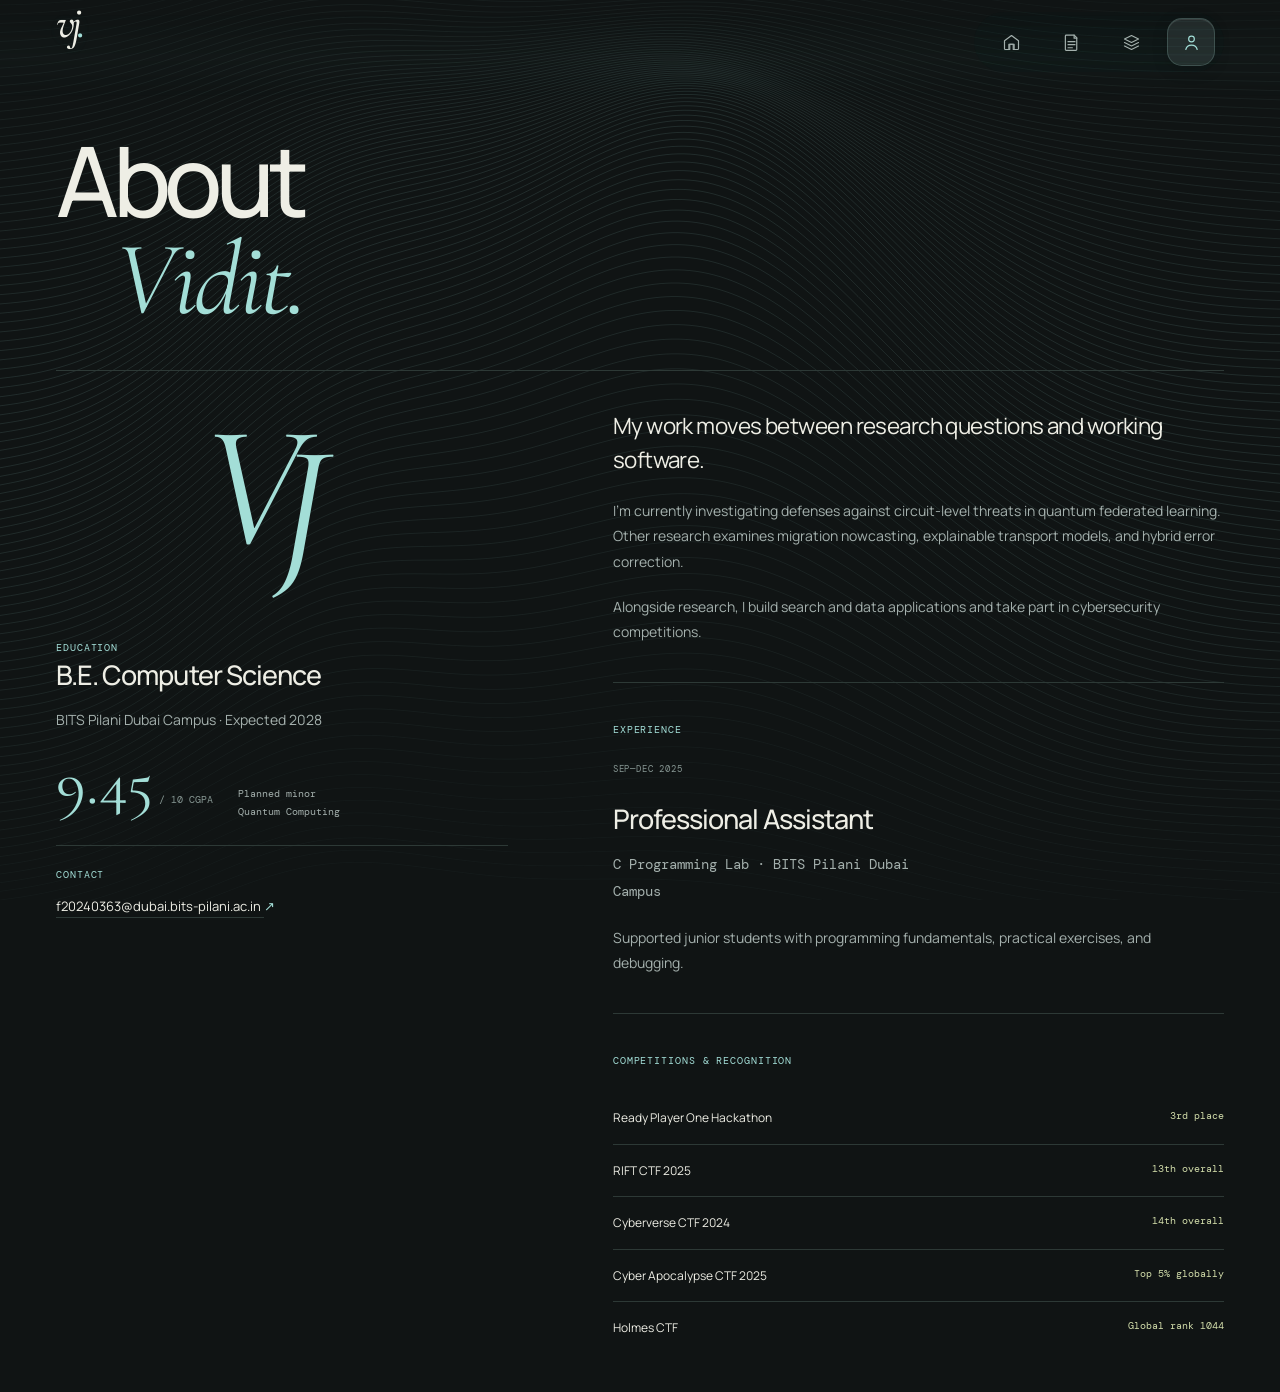
==== commit 5258debd: "Polish responsive About layout" ====
--- a/about/index.html
+++ b/about/index.html
@@ -20,10 +20,9 @@
 </div></nav>
 </div></header>
 <main id="main"><header class="shell page-intro"><canvas class="intro-art" data-art="dots" aria-hidden="true"></canvas><p class="kicker">ABOUT</p><h1>About<em>Vidit.</em></h1></header><div class="shell about-layout">
-<aside class="about-margin"><div class="profile-signature"><span class="serif-monogram" aria-hidden="true">V<span>J</span></span></div><div class="profile-id"><strong>Vidit Jain</strong><span>Student researcher · builder</span><small>DUBAI, UAE</small></div><section class="about-section contact-section"><p class="kicker">CONTACT</p><a class="text-link email-address" href="mailto:f20240363@dubai.bits-pilani.ac.in">f20240363@dubai.bits-pilani.ac.in <span aria-hidden="true">↗</span></a></section></aside>
+<aside class="about-margin"><div class="profile-signature"><span class="serif-monogram" aria-hidden="true">V<span>J</span></span></div><section class="about-section education-section reveal"><div><p class="kicker">EDUCATION</p><h2>B.E. Computer Science</h2><p>BITS Pilani Dubai Campus · Expected 2028</p></div><p class="education-line"><strong>9.45<span> / 10 CGPA</span></strong><span>Planned minor<br>Quantum Computing</span></p></section><section class="about-section contact-section"><p class="kicker">CONTACT</p><a class="text-link email-address" href="mailto:f20240363@dubai.bits-pilani.ac.in">f20240363@dubai.bits-pilani.ac.in <span aria-hidden="true">↗</span></a></section></aside>
 <div class="about-content">
-<section class="about-section education-section reveal"><div><p class="kicker">EDUCATION</p><h2>B.E. Computer Science</h2><p>BITS Pilani Dubai Campus · Expected 2028</p></div><p class="education-line"><strong>9.45<span> / 10 CGPA</span></strong><span>Planned minor<br>Quantum Computing</span></p></section>
-<section class="about-section about-intro reveal"><p class="kicker">PROFILE</p><p class="entry-lead">My work moves between research questions and working software.</p><p>I’m currently investigating defenses against circuit-level threats in quantum federated learning. Other research examines migration nowcasting, explainable transport models, and hybrid error correction.</p><p>Alongside research, I build search and data applications and take part in cybersecurity competitions.</p></section>
+<section class="about-section about-intro reveal"><p class="entry-lead">My work moves between research questions and working software.</p><p>I’m currently investigating defenses against circuit-level threats in quantum federated learning. Other research examines migration nowcasting, explainable transport models, and hybrid error correction.</p><p>Alongside research, I build search and data applications and take part in cybersecurity competitions.</p></section>
 <section class="about-section reveal"><p class="kicker">EXPERIENCE</p><div class="experience"><span class="entry-meta">SEP—DEC 2025</span><div><h2>Professional Assistant</h2><p class="byline">C Programming Lab · BITS Pilani Dubai Campus</p><p>Supported junior students with programming fundamentals, practical exercises, and debugging.</p></div></div></section>
 <section class="about-section reveal"><p class="kicker">COMPETITIONS &amp; RECOGNITION</p><dl class="recognition-list"><div><dt>Ready Player One Hackathon</dt><dd>3rd place</dd></div><div><dt>RIFT CTF 2025</dt><dd>13th overall</dd></div><div><dt>Cyberverse CTF 2024</dt><dd>14th overall</dd></div><div><dt>Cyber Apocalypse CTF 2025</dt><dd>Top 5% globally</dd></div><div><dt>Holmes CTF</dt><dd>Global rank 1044</dd></div></dl></section>
 </div></div></main>
--- a/styles.css
+++ b/styles.css
@@ -196,9 +196,9 @@
 /* Profile keeps the same two-column rhythm and an individual signature. */
 .about-layout { display: grid; grid-template-columns: .85fr 1.15fr; gap: 9%; border-top: 1px solid var(--line); }
 .about-margin { align-self: start; position: sticky; top: 115px; padding-block: 30px; }
-.profile-signature { position: relative; width: 280px; max-width: 100%; height: 210px; isolation: isolate; }
+.profile-signature { position: relative; width: 280px; max-width: 100%; height: 210px; margin-inline: auto; transform: translateX(-32px); isolation: isolate; }
 .profile-signature canvas { position: absolute; width: 100%; height: 100%; inset: 0; z-index: -1; opacity: .32; }
-.serif-monogram { font: italic 175px/1 var(--serif); color: var(--accent); letter-spacing: -.16em; }
+.serif-monogram { display: block; width: max-content; max-width: 100%; margin-inline: auto; font: italic 175px/1 var(--serif); color: var(--accent); letter-spacing: -.16em; }
 .serif-monogram > span { display: inline-block; transform: translateY(20px); }
 .profile-id { display: grid; gap: 2px; margin-top: 2px; }
 .profile-id strong { font: 500 19px/1.3 var(--sans); letter-spacing: -.035em; }
@@ -228,9 +228,12 @@
 .page-about .page-intro { isolation: auto; }
 .page-about .intro-art { position: fixed; z-index: 0; inset: 0; width: 100vw; height: 100svh; transform: none; opacity: .34; }
 .page-about .page-intro > :not(.intro-art), .page-about .about-layout { position: relative; z-index: 1; }
-.about-margin .contact-section { margin-top: 30px; padding-block: 26px 0; border-top: 1px solid var(--line); }
+.about-margin .education-section { padding-block: 28px 24px; }
+.about-margin .contact-section { margin-top: 0; padding-block: 20px 0; border-top: 1px solid var(--line); }
 .about-margin .contact-section h2 { font-size: 22px; }
 .about-margin .contact-section > p:not([class]) { font-size: 12px; }
+.about-margin .contact-section > .kicker { margin-bottom: 8px; }
+.about-margin .email-address { margin-top: 0; }
 
 /* Research and project work: a horizontal glass card browser with a second face for detail. */
 .work-carousel-layout { display: flex; flex-direction: column; }
@@ -394,6 +397,98 @@
   .entry h2 { font-size: 30px; }
   .project-title h2 { font-size: 36px; }
 }
+
+/* Phone layout: keep the same visual language while giving content room to breathe. */
+@media (max-width: 760px) {
+  html, body { min-width: 0; overflow-x: hidden; }
+  .header-inner { position: relative; width: calc(100% - 32px); height: 68px; }
+  .wordmark { left: max(16px, env(safe-area-inset-left)); top: 3px; font-size: 34px; }
+  .dock { position: absolute; top: 10px; right: 0; max-width: none; width: max-content; margin-left: 0; }
+  .dock-glass { gap: 4px; padding: 4px; }
+  .dock-item { width: 40px; height: 40px; border-radius: 12px; }
+  .dock-icon, .dock-icon svg { width: 19px; height: 19px; }
+  .dock-label { display: none; }
+
+  .page-intro { padding-top: 16px; padding-bottom: 22px; }
+  .page-intro h1 { font-size: clamp(52px, 16vw, 76px); }
+  .page-intro h1 em { padding-left: .28em; }
+  .page-description { width: 100%; max-width: 34ch; margin-top: 18px; line-height: 1.65; overflow-wrap: anywhere; }
+  .page-research .intro-art, .page-projects .intro-art, .page-about .intro-art { opacity: .28; }
+
+  .contents { top: 67px; }
+  .work-carousel-layout > .entries, .work-carousel { width: 100%; max-width: 100%; min-width: 0; }
+  .work-carousel { min-height: clamp(500px, calc(100svh - 210px), 620px); }
+  .work-card { height: 100%; }
+  .work-card, .work-card-inner, .work-face { min-width: 0; max-width: 100%; }
+  .work-face { border-radius: 20px; -webkit-mask-image: none; mask-image: none; }
+  .work-face-front {
+    grid-template-rows: auto minmax(0, 1fr);
+    align-content: stretch;
+    gap: 16px;
+    padding: 22px 20px 50px;
+    overflow: hidden;
+  }
+  .work-face-front .case-heading { min-height: 0; }
+  .work-face-front .entry-meta { margin-bottom: 10px; }
+  .work-face-front .entry h2, .work-face-front .project-title h2 {
+    font-size: clamp(28px, 8.8vw, 42px);
+    line-height: 1.03;
+    margin-bottom: 12px;
+  }
+  .work-face-front .project-title { padding-right: 0; }
+  .work-face-front .project-title > a {
+    position: static;
+    margin: 4px 0 0;
+    padding-block: 5px;
+  }
+  .work-face-front .terms { margin-top: 12px; gap: 5px 11px; }
+  .work-face-front figure, .work-face-front .metrics, .work-face-front .learning-sequence {
+    align-self: center;
+    max-height: 175px;
+    width: 100%;
+    overflow: hidden;
+    margin: 0;
+  }
+  .work-face-front figure svg { max-height: 145px; }
+  .work-face-front figcaption { margin-top: 8px; line-height: 1.5; }
+  .work-face-front .metrics { padding-block: 14px; }
+  .work-face-front .learning-sequence { margin-block: 0; }
+  .card-flip-cue { right: 20px; bottom: 17px; }
+
+  .work-face-back { padding: 22px 20px 42px; }
+  .work-face-back .case-content { justify-content: flex-start; width: 100%; padding: 0; overflow: hidden; }
+  .work-face-back .entry-lead { font-size: 19px; line-height: 1.35; margin-bottom: 14px; }
+  .work-face-back .case-content > p:not([class]) { font-size: 12px; line-height: 1.65; }
+  .work-face-back .case-note { grid-template-columns: 1fr; gap: 5px; margin-top: 14px; padding-top: 12px; }
+  .work-face-back .case-note h3 { font-size: 9px; }
+  .work-face-back .case-note p { font-size: 11px; line-height: 1.5; }
+
+  .about-margin { grid-template-columns: 120px minmax(0, 1fr); gap: 12px 16px; }
+  .profile-signature { width: 120px; height: 120px; transform: none; }
+  .serif-monogram { font-size: 95px; }
+  .about-margin .education-section { grid-column: 1 / -1; padding-block: 24px 20px; }
+  .about-margin .contact-section { grid-column: 1 / -1; margin-top: 0; padding-top: 16px; }
+  .education-section h2 { font-size: clamp(21px, 6vw, 27px); }
+  .education-line { grid-template-columns: auto minmax(0, 1fr); gap: 14px; }
+  .education-line strong { font-size: 55px; }
+  .education-line > span { font-size: 9px; }
+}
+
+@media (max-width: 380px) {
+  .shell { width: calc(100% - 32px); }
+  .header-inner { width: calc(100% - 28px); }
+  .wordmark { left: 14px; font-size: 32px; }
+  .dock { right: 0; }
+  .dock-glass { gap: 2px; padding: 4px 2px; }
+  .dock-item { width: 36px; height: 36px; border-radius: 11px; }
+  .dock-icon, .dock-icon svg { width: 18px; height: 18px; }
+  .work-face-front { padding-inline: 17px; }
+  .work-face-back { padding-inline: 17px; }
+  .about-margin { grid-template-columns: 108px minmax(0, 1fr); gap: 10px 12px; }
+  .profile-signature { width: 108px; height: 110px; transform: none; }
+  .serif-monogram { font-size: 86px; }
+  .about-margin .education-section { padding-block: 20px 16px; }
+}
 @media (min-width: 761px) and (max-height: 700px) {
   .case-heading-inner, .about-margin { position: static; }
 }
